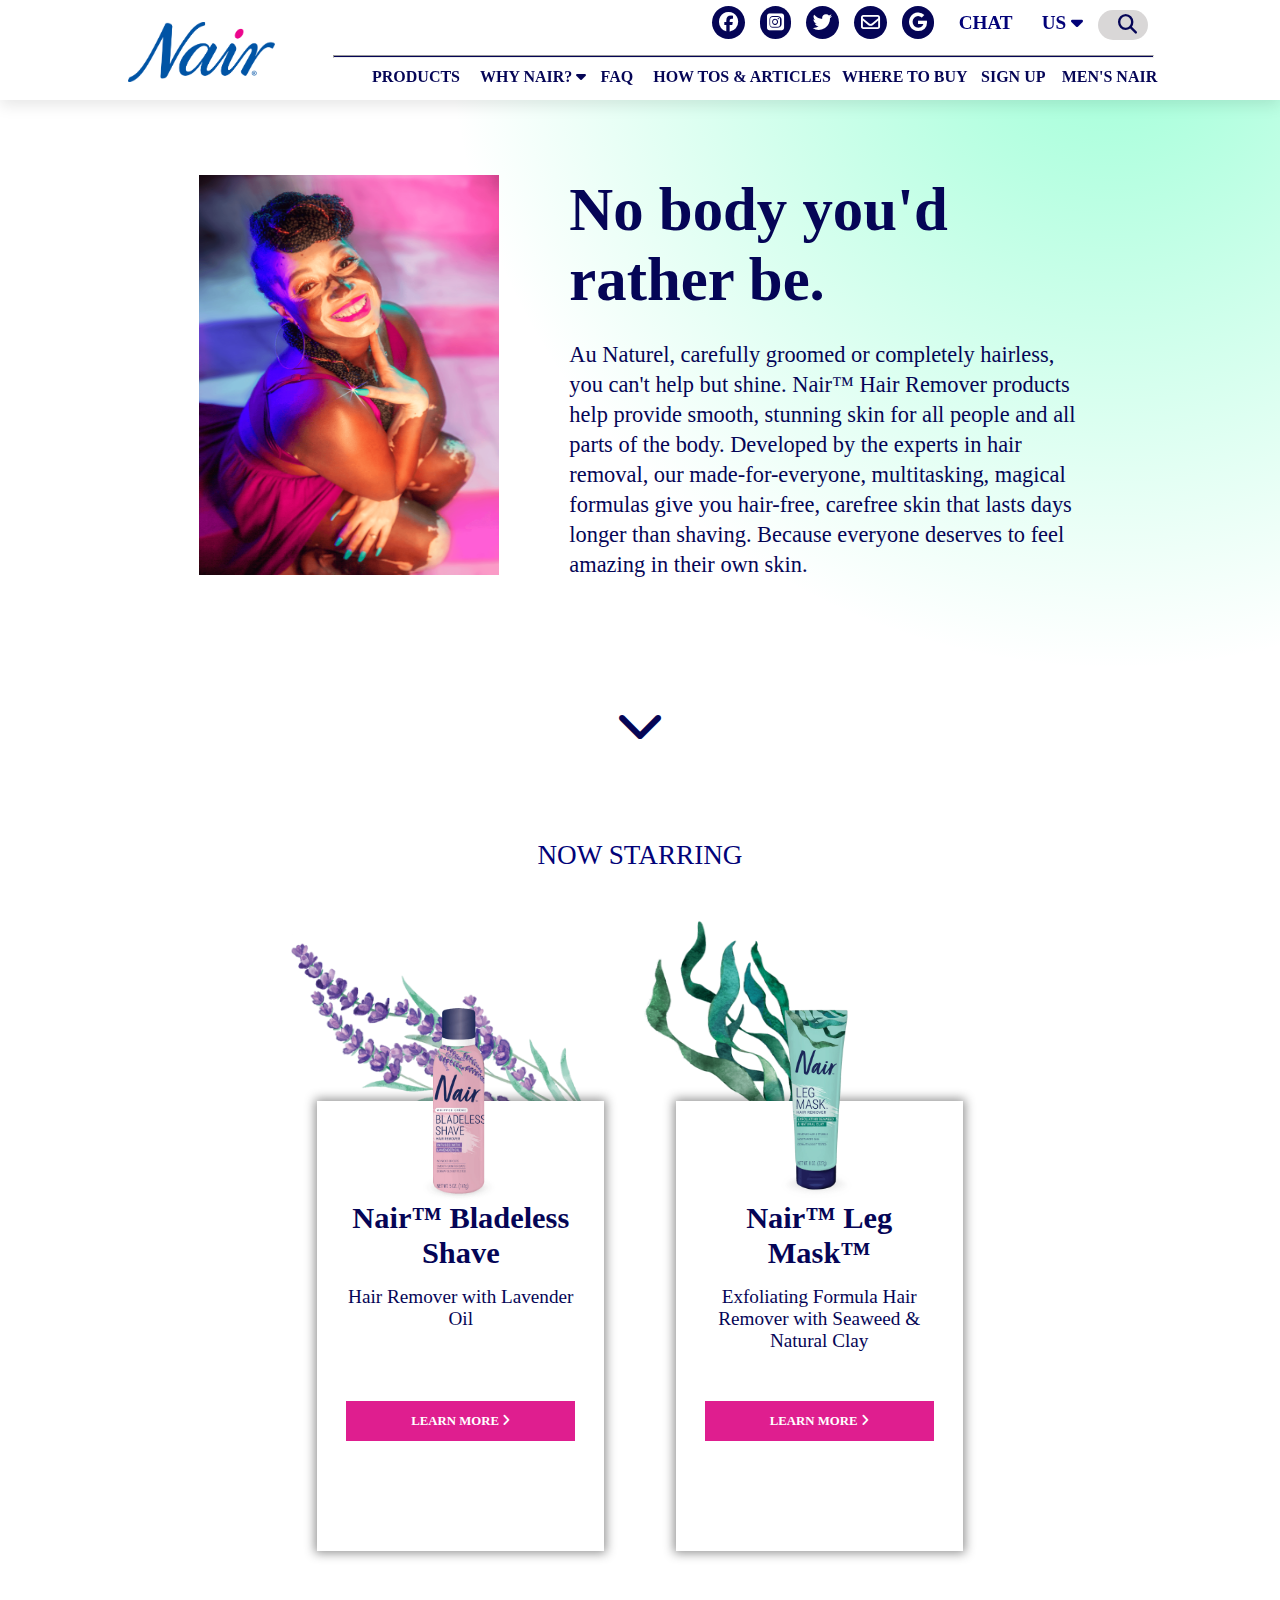
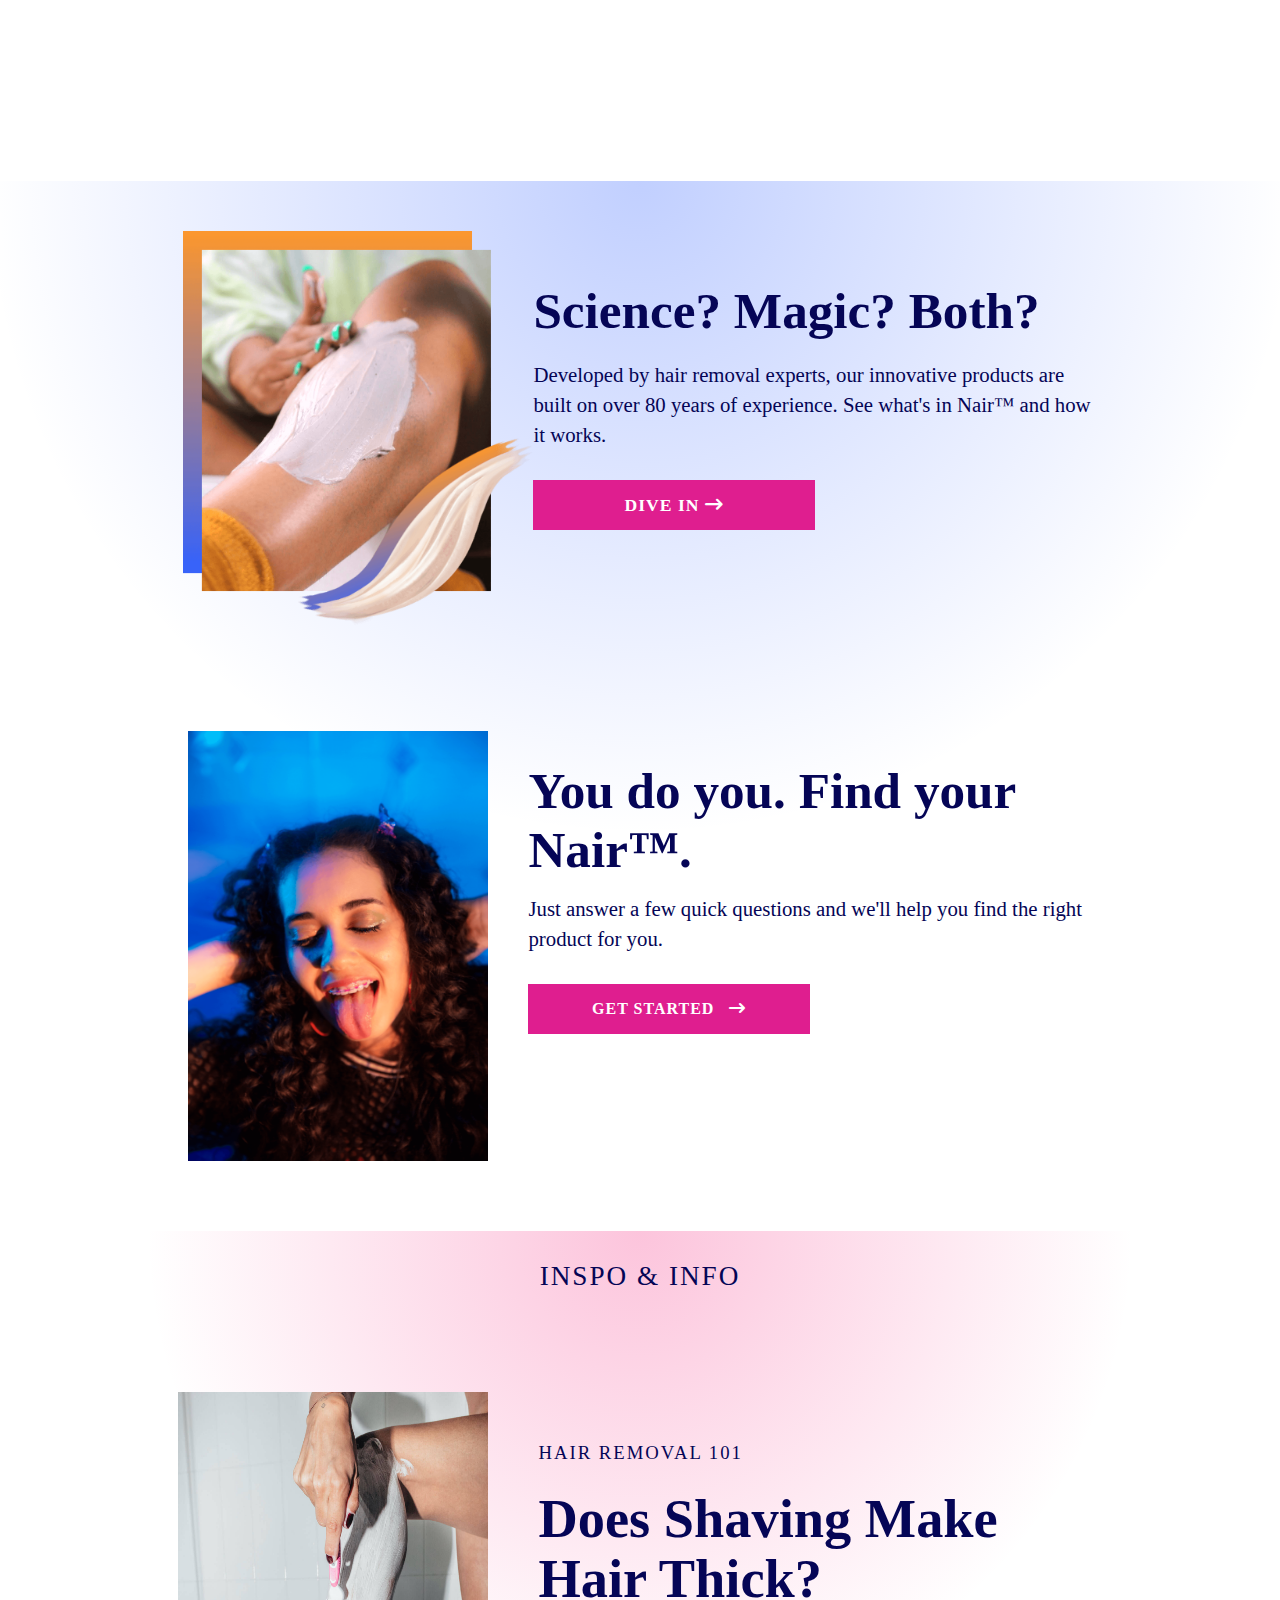
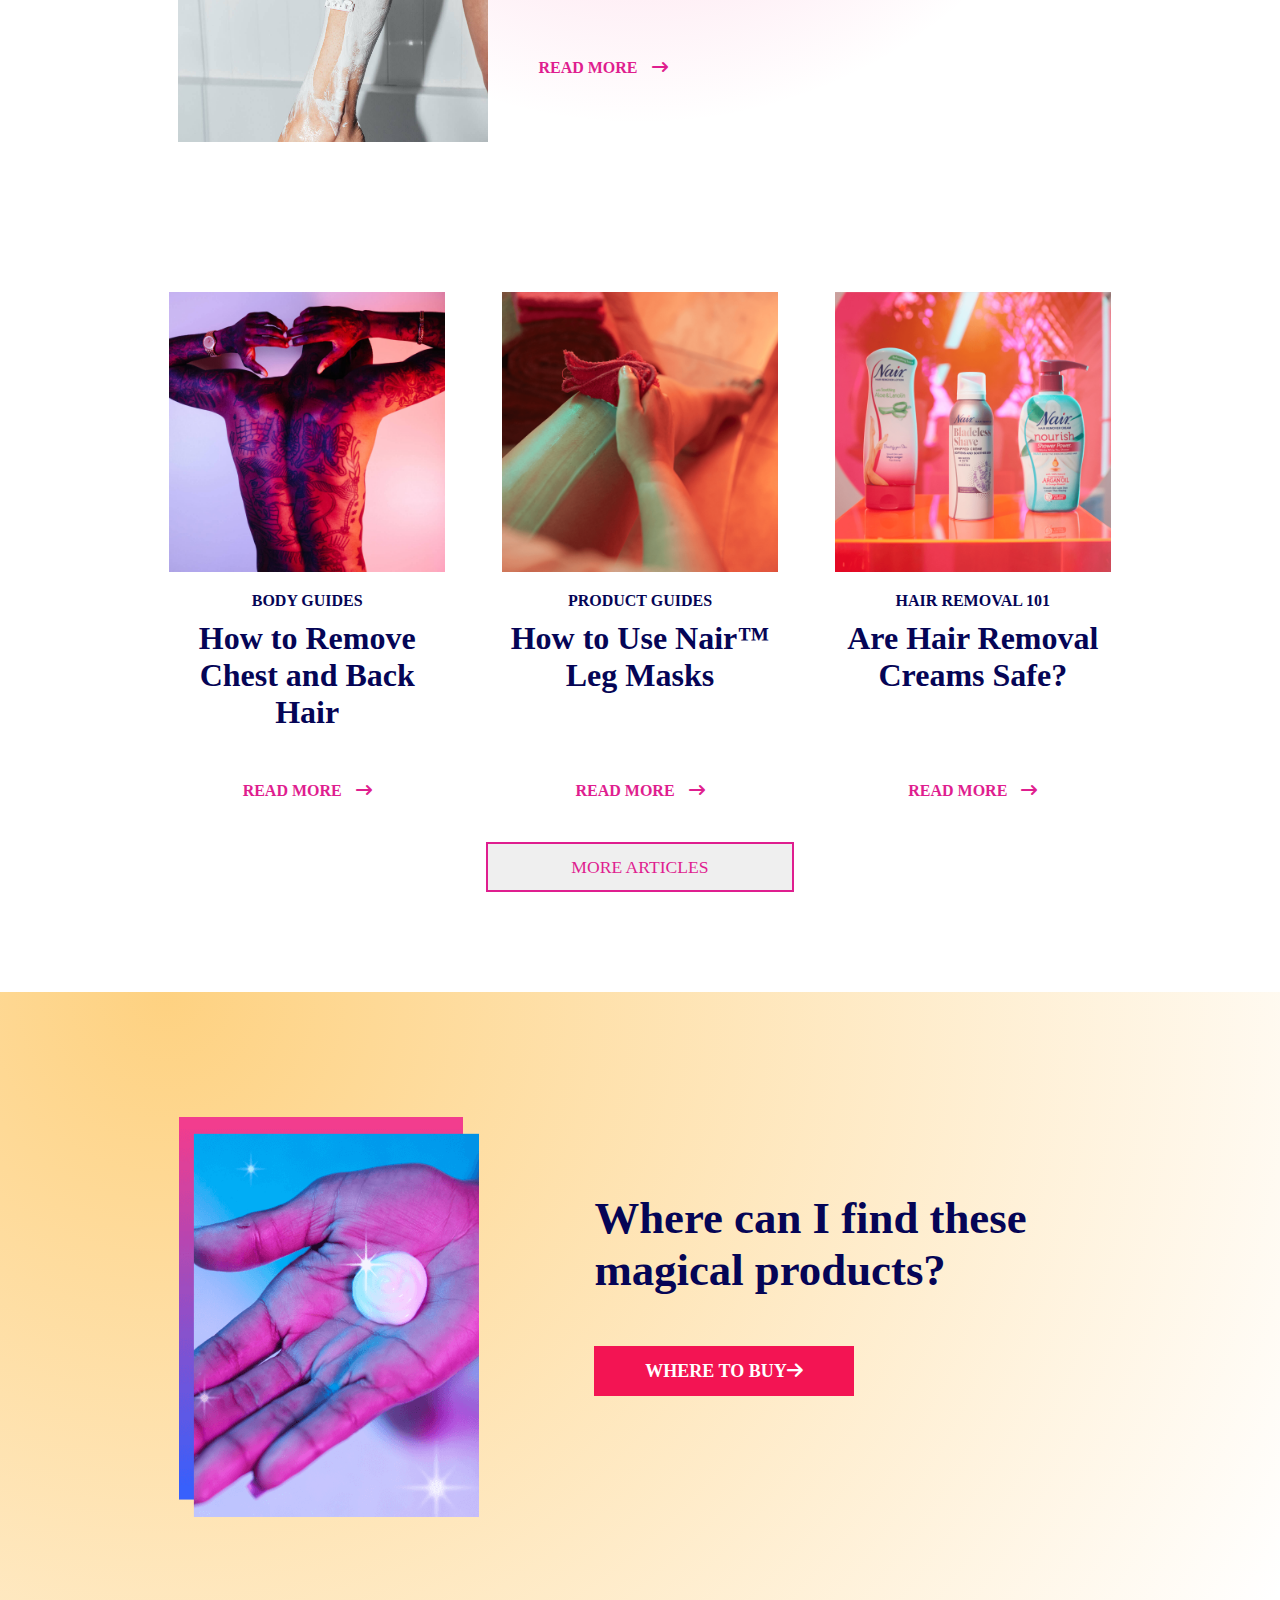
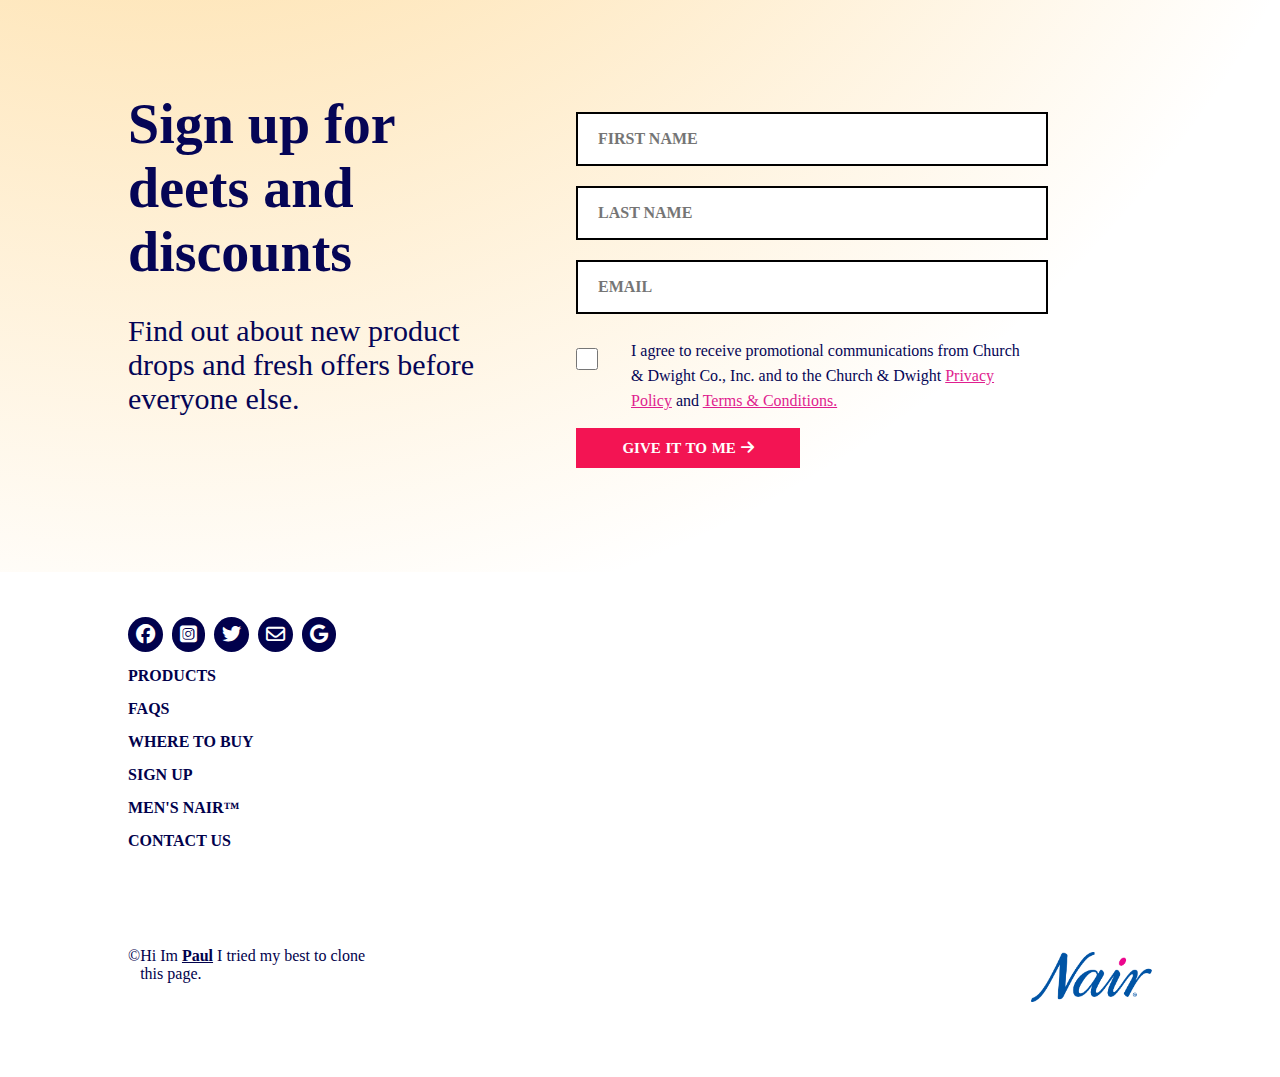
==== index.html @ 28a50297 "new added" ====
<!DOCTYPE html>
<html lang="en">
<head>
    <meta charset="UTF-8">
    <meta name="viewport" content="width=device-width, initial-scale=1.0">
    <link rel="stylesheet" href="https://cdnjs.cloudflare.com/ajax/libs/font-awesome/6.4.2/css/all.min.css">
    <title>Nair Clone</title>
    <link rel="stylesheet" href="style.css">
    <link rel="stylesheet" href="responsive.css">
    <script src="https://code.jquery.com/jquery-3.7.0.js"
    integrity="sha256-JlqSTELeR4TLqP0OG9dxM7yDPqX1ox/HfgiSLBj8+kM=" crossorigin="anonymous"></script>
</head>
<body>
    <header>
        <div class="nav-wrapper">
        <div class="nav-container">
            <a href="index.html"><div class="nav-logo-container">
                <img src="images/navlogo.png" alt="">
            </div></a>
            <div class="nav-content-container">
                <div class="nav-top-content">
                        <a target="_blank" href="https://www.facebook.com/NairHairRemover"><i class="fa-brands fa-facebook icns"></i></a>
                        <a target="_blank" href="https://www.instagram.com/naircare/"><i class="fa-brands fa-square-instagram icns"></i></a>
                        <a target="_blank" href="https://www.youtube.com/user/NairHairRemover"><i class="fa-brands fa-twitter icns"></i></a>
                        <a target="_blank" href="https://www.tiktok.com/@naircare?"><i class="fa-regular fa-envelope icns"></i></a>
                        <a target="_blank" href="https://www.pinterest.ph/nair/"><i class="fa-brands fa-google icns"></i></a>

                        <div class="chat-us-con">
                            <a target="_blank" href=""><span class="chat-us">CHAT</span></a>
                            <a href=""><span class="chat-us us">US
                                <i class="fa-solid fa-caret-down"></i>
                                    <div class="chat-us-dropdown">
                                        <p>CANADA</p>
                                    </div></span></a>
                        </div>
                        
                        <input class="nav-search-bar" type="text" placeholder="Search Here">
                        <i class="fa-solid fa-magnifying-glass search-logo-open"></i>
                        <i class="fa-solid fa-magnifying-glass search-logo-close"></i>
                </div>
                <hr class="nav-hr">
                <div class="nav-bottom-content">
                    <ul>
                        <a href="products.html"><li>PRODUCTS</li></a>
                        
                        <div class="whynair-btn">
                        <a><li class="whynair">WHY NAIR? 
                            <i class="fa-solid fa-caret-down trigger-on"></i> 
                        </li></a>
                        <div class="whynair-dropdown-container">
                            <div class="whynair-menu">
                                <div class="whynair-menu-content">
                                    <a href=""><p>HOW NAIR™ WORKS</p></a>
                                    <a href=""><p>HERITAGE</p></a>
                                    <a href=""><p>FIND MY NAIR™</p></a>
                                </div>
                            </div>
                        </div>
                        </div>
                        <a><li class="whynair-close">WHY NAIR? <i class="fa-solid fa-caret-up trigger-off"></i>
                        </li></a>
                        <a href="faqs.html"><li>FAQ</li></a>
                        <a href="howtos.html"><li>HOW TOS & ARTICLES</li></a>
                        <a href="wheretobuy.html"><li>WHERE TO BUY</li></a>
                        <a href="signup.html"><li>SIGN UP</li></a>
                        <a href="mensnair.html"><li>MEN'S NAIR</li></a>
                    </ul>
                </div>
            </div>
        </div>
        <div class="responsive-nav-container">
            <a href="index.html"><div class="resp-navlogo-con">
                <img src="images/navlogo.png" alt="">
            </div></a>
            <div class="resp-navsb-con">
                <input class="resp-searchbar" type="text" placeholder="search here">
                <i class="fa-solid fa-magnifying-glass resp-search-logo"></i>
            </div>
            <div class="resp-navus-con">
                <p class="resp-navus">us <i class="fa-solid fa-caret-down"></i></p>
            </div>
            <div class="resp-navmenu-btn-con">
                <i class="fa-solid fa-bars nav-open"></i>
                <i class="fa-solid fa-xmark nav-close"></i>
            </div>
        </div>
        <div class="resp-nav-menu">
            <ul>
                <a href="products.html"><li>PRODUCTS</li></a>
                <a><li class="resp-whynair">WHY NAIR™?
                    <i class="fa-solid fa-caret-down resp-trigger-on"></i>   
                </li></a>
                <a><li class="resp-whynair-close">WHY NAIR™?
                    <i class="fa-solid fa-caret-up resp-trigger-off"></i>
                </li></a>
                <div class="resp-whynair-menu">
                    <ul>
                        <li>HOW NAIR™ WORKS</li>
                        <li>HERITAGE</li>
                        <li>FIND MY NAIR™</li>
                    </ul>
                </div>
                <a href="faqs.html"><li>FAQS</li></a>
                <a href="howtos.html"><li>HOW TOS & ARTICLES</li></a>
                <a href="wheretobuy.html"><li>WHERE TO BUY</li></a>
                <a href="signup.html"><li>SIGN UP</li></a>
                <a href="mensnair.html"><li>MEN'S NAIR™</li></a>
            </ul>
            <P>CHAT</P>
            <div class="resp-nav-accounts">
                <a target="_blank" href="https://www.facebook.com/NairHairRemover"><i class="fa-brands fa-facebook"></i></a>
                <a target="_blank" href="https://www.instagram.com/naircare/"><i class="fa-brands fa-square-instagram"></i></a>
                <a target="_blank" href="https://www.youtube.com/user/NairHairRemover"><i class="fa-brands fa-twitter"></i></a>
                <a target="_blank" href="https://www.tiktok.com/@naircare?"><i class="fa-regular fa-envelope"></i></a>
                <a target="_blank" href="https://www.pinterest.ph/nair/"><i class="fa-brands fa-google"></i></a>
            </div>
        </div>
    </div>
    </header>
    <div class="top-wrapper">
        <div class="top-container">
            <div class="top-imgcon">
                <img src="images/hero@2x.png" alt="">
            </div>
            <div class="top-deetscon">
                <h1>No body you'd rather be.</h1>
                <p>Au Naturel, carefully groomed or completely hairless, you can't help but shine. Nair™ Hair Remover products help provide smooth, stunning skin for all people and all parts of the body. Developed by the experts in hair removal, our made-for-everyone, multitasking, magical formulas give you hair-free, carefree skin that lasts days longer than shaving. Because everyone deserves to feel amazing in their own skin.</p>
            </div>
        </div>
        <div class="arrow-container">
            <i class="fa-solid fa-chevron-down"></i>
        </div>
    </div>
    
    <div class="featprod-wrapper">
        <div class="featured-title">
            <p>NOW STARRING</p>
        </div>
        <div class="featprod-container">
            <div class="featprod-content-lav">
                <div class="leaves-con">
                    <img src="images/lavender@2x.png" alt="">
                </div>
                <div class="box-lav">
                    <div class="bottle-imgcon">
                        <img src="images/bladeless-shave-lavender-oil.png" alt="">
                    </div>
                    <div class="bottle-deetscon">
                        <h2>Nair™ Bladeless Shave</h2>
                        <p>Hair Remover with Lavender Oil</p>
                    </div>
                    <div class="ftlm-con">
                        <button>LEARN MORE <i class="fa-solid fa-angle-right"></i></button>
                    </div>
                </div>
            </div>
            <div class="featprod-content-aloe">
                    <div class="leaves-con aloe-leaves">
                        <img src="images/illus-mask-seaweed@2x.png" alt="">
                    </div>
                <div class="box-aloe">
                    <div class="bottle-imgcon aloe-bottle">
                        <img src="images/leg-mask-seaweed.png" alt="" >
                    </div>
                    <div class="bottle-deetscon">
                        <h2>Nair™ Leg Mask™</h2>
                        <p>Exfoliating Formula Hair Remover with Seaweed & Natural Clay</p>
                    </div>
                    <div class="ftlm-con">
                        <button>LEARN MORE <i class="fa-solid fa-angle-right"></i></button>
                    </div>
                </div>
            </div>
        </div>
        <div class="feat-prevnext-con">
            <i class="fa-solid fa-chevron-left prev"></i>
            <p class="p1">1/2</p>
            <p class="p2">2/2</p>
            <i class="fa-solid fa-chevron-right next"></i>
        </div>
    </div>
    <div class="mid-wrapper">
        <div class="mid-container">
            <div class="mid-imgcon">
                <img src="images/module-how-nair-works-img@2x.png" alt="">
            </div>
            <div class="mid-deetscon">
                <h1>Science? Magic? Both?</h1>
                <p>Developed by hair removal experts, our innovative products are built on over 80 years of experience. See what's in Nair™ and how it works.</p>
                <div class="mid-btncon">
                    <button>DIVE IN <i class="fa-solid fa-arrow-right-long"></i></button>
                </div>
            </div>
        </div>
        <div class="findprod-container">
            <div class="fp-imgcon">
                <img src="images/module-product-finder-img@2x.png" alt="">
            </div>
            <div class="fp-deetscon">
                <h1>You do you. Find your Nair™.</h1>
                <p>Just answer a few quick questions and we'll help you find the right product for you.</p>
                <div class="fp-btncon">
                    <button> GET STARTED<i class="fa-solid fa-arrow-right-long"></i></button>
                </div>
            </div>
        </div>
    </div>
    <div class="inspo-wrapper">
        <div class="inspo-title">
            <h2>INSPO & INFO</h2>
        </div>
        <div class="inspo-container">
            <div class="inspo-imgcon">
                <img src="images/does-shaving-make-hair-thick.jpeg" alt="">
            </div>
            <div class="inspo-deetscon">
                <h3>HAIR REMOVAL 101</h3>
                <h1>Does Shaving Make Hair Thick?</h1>
                <p>READ MORE <i class="fa-solid fa-arrow-right-long"></i></p>
            </div>
        </div>
    </div>
    <div class="articles-wrapper">
        <div class="articles-container">
            <div class="articles-content">
                <div class="arti-imgcon">
                    <img src="images/how-to-remove-chest-and-back-hair.jpeg" alt="">
                </div>
                <div class="arti-deetscon">
                    <h3>BODY GUIDES</h3>
                    <h1>How to Remove Chest and Back Hair</h1>
                </div>
                <p>READ MORE <i class="fa-solid fa-arrow-right-long"></i></p>
            </div>
            <div class="articles-content">
                <div class="arti-imgcon">
                    <img src="images/how-to-remove-leg-hair.png" alt="">
                </div>
                <div class="arti-deetscon">
                    <h3>PRODUCT GUIDES</h3>
                    <h1>How to Use Nair™ Leg Masks</h1>
                </div>
                <p>READ MORE <i class="fa-solid fa-arrow-right-long"></i></p>
            </div>
            <div class="articles-content">
                <div class="arti-imgcon">
                    <img src="images/are-hair-removal-creams-safe.png" alt="">
                </div>
                <div class="arti-deetscon">
                    <h3>HAIR REMOVAL 101</h3>
                    <h1>Are Hair Removal Creams Safe?</h1>
                </div>
                <p>READ MORE <i class="fa-solid fa-arrow-right-long"></i></p>
            </div>
        </div>
        <div class="articles-btncon">
            <button>MORE ARTICLES</button>
        </div>
    </div>
    <div class="slider-article-wrapper">
        <div class="slider-article-container">
            <div class="slider-imgcon">
                <img src="images/how-to-remove-chest-and-back-hair.jpeg" alt="" class="slider-img1">
                <img src="images/how-to-remove-leg-hair.png" alt="" class="slider-img2">
                <img src="images/are-hair-removal-creams-safe.png" alt="" class="slider-img3">
            </div>
            <div class="slider-prevnext-con">
                <i class="fa-solid fa-chevron-left slider-prev1"></i>
                <i class="fa-solid fa-chevron-left slider-prev2"></i>
                <p class="sp1">1/3</p>
                <p class="sp2">2/3</p>
                <p class="sp3">3/3</p>
                <i class="fa-solid fa-chevron-right slider-next1"></i>
                <i class="fa-solid fa-chevron-right slider-next2"></i>
            </div>
            <div class="slider-deetscon">
                <div class="slider-deets1">
                    <h3>BODY GUIDES</h3>
                    <h1>How to Remove Chest and Back Hair</h1>
                </div>
                <div class="slider-deets2">
                    <h3>PRODUCT GUIDES</h3>
                    <h1>How to Use Nair™ Leg Masks</h1>
                </div>
                <div class="slider-deets3">
                    <h3>HAIR REMOVAL 101</h3>
                    <h1>Are Hair Removal Creams Safe?</h1>
                </div>
            </div>
        </div>
        <div class="slider-lmcon">
            <p>READ MORE <i class="fa-solid fa-arrow-right-long"></i></p>
        </div>
    </div>
    <div class="subcon5-wrapper">
    <div class="bot-subcon5">
        <div class="subcon5-content">
            <div class="subcon5-imgcon">
                <img src="images/module-wtb-img.png" alt="">
            </div>
            <div class="subcon5-details">
                <h1>Where can I find these magical products?</h1>
                <button>WHERE TO BUY<i class="fa-solid fa-arrow-right subcon-arrow"></i></button>
            </div>
        </div>
    </div>
    
    <div class="subcon5-signup-con">
        <div class="signup-details">
            <h1>Sign up for deets and discounts</h1>
            <p>Find out about new product drops and fresh offers before everyone else.</p>
        </div>
        <div class="subcon5-fillup-con">
            <input type="text" class="input-details" placeholder="FIRST NAME">
            <input type="text" class="input-details" placeholder="LAST NAME">
            <input type="text" class="input-details" placeholder="EMAIL">
                <div class="terms-condition-con">
                <input type="checkbox" class="check-box">
                <p class="terms-condition">I agree to receive promotional communications     from Church & Dwight Co., Inc. and to the Church & Dwight <a href="">Privacy Policy</a> and <a href="">Terms & Conditions.</a></p>
                <button class="subcon5-fillup-btn">GIVE IT TO ME <i class="fa-solid fa-arrow-right subcon-arrow"></i></button>
                </div>
        </div>
    </div>
</div>
<div class="footer">
    <div class="footer-container">
        <div class="footer-left-con">
            <div class="footer-accounts">
                <a href=""><i class="fa-brands fa-facebook"></i></a>
                <a href=""><i class="fa-brands fa-square-instagram"></i></a>
                <a href=""><i class="fa-brands fa-twitter"></i></a>
                <a href=""><i class="fa-regular fa-envelope"></i></a>
                <a href=""><i class="fa-brands fa-google"></i></a>
            </div>
            <div class="footer-menu">
                <ul>
                    <a href=""><li>PRODUCTS</li></a>
                    <a href=""><li>FAQS</li></a>
                    <a href=""><li>WHERE TO BUY</li></a>
                    <a href=""><li>SIGN UP</li></a>
                    <a href=""><li>MEN'S NAIR™</li></a>
                    <a href=""><li>CONTACT US</li></a>
                </ul>
            </div>
            <div class="copy-write-con">
                <p>©</p>
                <p>Hi Im <a href="">Paul</a> I tried my best to clone this page.</p>
            </div>
        </div>
            <div class="footer-right-logo">
                <a href=""><img src="images/navlogo.png" alt=""></a>
            </div>
        </div>
        <div class="footer-last"></div>
</div>
    <script src="nair.js"></script>
</body>
</html>
---- style.css ----
@font-face {
    font-family: RobotoCondensedBold;
    src: local(robotomono), url(../fonts/RobotoCondensed-Bold.ttf) format("woff2"); 
}
*{
    margin: 0;
    padding: 0;
    font-family: roboto;
}
.nav-wrapper{
    width: 100%;
    height: 100px;
    background: white;
    position: fixed;
    z-index: 1;
    box-shadow: rgba(0, 0, 0, 0.1) 0px 5px 15px;
}
.nav-container{
    width: 80%;
    height: 100px;
    margin-left: 10%;
    top: 0px;
    justify-content: space-between;
    display: grid;
    grid-template-columns: 18% 80%;
    grid-auto-rows: 100px;
    grid-row-gap: 20px;
}
.nav-logo-container{
    height: 75px;
    margin-top: 12px;
}
.nav-logo-container img{
    width: 80%;
    height: 80%;
    margin-top: 10px;
}
/** WHYNAIR DROP DOWN ---**/
.whynair{
    cursor: pointer;
}
.whynair-dropdown-container{
    display: none;
    position: absolute;
    width: 100%;
    height: 50px;
    top: 100px;
    left: 0;
    background: whitesmoke;
    box-shadow: rgba(0, 0, 0, 0.1) 0px 5px 15px;
}
.whynair-menu{
    width: 800px;
    height: 40px;
    margin-top: 5px;
    margin-right: 135px;
    float: right;
}
.whynair-menu-content{
    display: flex;
    width: 50%;
    justify-content: space-between;
}
.whynair-menu-content p{
    font-weight: 700;
    font-size: 0.8rem;
    margin-top: 10px;
    color: rgb(5, 5, 86);
}
.whynair-close{
    color: rgb(223, 30, 143);
    cursor: pointer;
    display: none;
}
.trigger-on{
    color: rgb(5, 5, 86);
    display: inline;
}
.trigger-off{
    color: rgb(223, 30, 143);
    margin-top: 5px;
    margin-left: 5px;
}
/** RESPONSIVE NAV-MENU---**/
.resp-nav-menu{
    display: none;
}
.resp-whynair-menu{
    width: 50%;
    margin-top: 30px;
    margin-left: 20px;
    display: none;
}
.resp-nav-menu .resp-whynair-menu ul li{
    border: none;
    margin-top: -25px;
    color: white;
}
.resp-whynair-close{
    display: none;
}
/** NAV-TOP-CONTENT-------------------------------------------------------------**/
.nav-top-content{
    width: auto;
    height: 40px;
    display: flex;
    margin-top: 5px;
    float: right;
}
.nav-top-content a{
    font-size: 1.7rem;
    text-decoration: none;
    color: rgb(2, 2, 120);
}
.icns{
    padding: 7px;
    background: rgb(5, 5, 86);
    border-radius: 25px;
    color: white;
    font-size: 1.2rem;
    margin-left: 15px;
}
.chat-us{
    margin-left: 25px;
    font-size: 1.2rem;
    font-weight: 600;
    width: 200px;
    cursor: pointer;
}
.chat-us-dropdown{
    position: relative;
    width: 80px;
    height: 40px;
    top: 0px;
    left: 75px;
    background: rgb(5, 5, 86);
    opacity: 0;
    transition: 0.3s ease-in-out;
}
.chat-us-dropdown p{
    text-align: center;
    padding-top: 8px;
    color: white;
    font-size: 17px;
}
.nav-top-content .chat-us-con a .us:hover{
    .chat-us-dropdown{
        opacity: 1;
    }
}
.nav-search-bar{
    position: relative;
    width: 0px;
    height: 20px;
    border-radius: 15px;
    padding: 5px;
    border: none;
    outline: none;
    left: 15px;
    top: 5px;
    background: rgb(217, 215, 215);
    padding-right: 35px;
    padding-left: 15px;
    transition: 0.5s;
}
.search-logo-open{
    position: relative;
    font-size: 1.2rem;
    top: 10px;
    right: 15px;
    cursor: pointer;
    color: rgb(5, 5, 86);
}
.search-logo-close{
    position: relative;
    font-size: 1.2rem;
    top: 10px;
    right: 15px;
    cursor: pointer;
    color: rgb(5, 5, 86);
    display: none;
}
.nav-hr{
    width: 100%;
    height: 1px;
    margin-top: 55px;
    background-color: rgb(5, 5, 86);
}

/** nav-bottom-content ------------------------------------------------ **/
.nav-bottom-content{
    width: 800px;
    height: 40px;
    display: flex;
    margin-top: 5px;
    float: right;
}
.nav-bottom-content ul{
    display: flex;
    list-style: none;
    text-align: left;
}
.nav-bottom-content ul li{
    font-size: 1rem;
    font-weight: 700;
    margin-left: 20px;
    margin-top: 5px;
    width: 130%;
}
.nav-bottom-content a{
    text-decoration: none;
    color: rgb(5, 5, 86);
}
/* responsive / mobile navbar ------------*/
.responsive-nav-container{
    width: 100%;
    height: auto;
    display: none;
}
.resp-navlogo-con{
    width: 150px;
    height: 100px;
}
.resp-navlogo-con img{
    width: 65%;
    height: 45%;
    margin-top: 15%;
    margin-left: 20%;
}
.resp-navsb-con{
    width: 60%;
    height: 100px;
    display: flex;
    color: rgb(5, 5, 86);
}
.resp-searchbar{
    width: 80%;
    height: 50px;
    font-size: 1rem;
    margin-top: 25px;
    margin-left: 10px;
    border: none;
    outline: none;
    padding-left: 20px;
    padding-right: 40px;
    border-radius: 25px;
    background-color: whitesmoke;
}
.resp-search-logo{
    position: relative;
    font-size: 1.3rem;
    margin-top: 40px;
    margin-left: -40px;
}
.resp-navus-con{
    width: 80px;
    height: 100px;
    color: rgb(5, 5, 86);
}
.resp-navus{
    font-size: 1.2rem;
    font-weight: 600;
    margin-top: 35px;
    text-align: center;
}
.resp-navmenu-btn-con{
    width: 50px;
    height: 100px;
}
.nav-open{
    font-size: 2rem;
    margin-top: 30px;
    margin-right: 10px;
    color: rgb(5, 5, 86);
}
.nav-close{
    font-size: 2rem;
    margin-top: 30px;
    margin-right: 10px;
    color: rgb(243, 20, 83);
    visibility: hidden;
}
/* top wrapper X container ------------*/
.top-wrapper{
    width: 100%;
    height: auto;
    padding-top: 150px;
    background: radial-gradient(circle at 87% 0, rgba(61, 255, 175, 0.5), rgba(61, 255, 175, 0) 50%);
}
.top-container{
    width: 80%;
    height: 500px;
    margin: 0 auto;
    display: flex;
    justify-content: space-evenly;
}
.top-imgcon{
    width: 300px;
    height: 400px;
    margin-top: 25px;
}
.top-imgcon img{
    width: 100%;
    height: 100%;
}
.top-deetscon{
    width: 50%;
    height: 450px;
    margin-top: 25px;
}
.top-deetscon h1{
    font-size: 3.8rem;
    font-weight: 900;
    color: rgb(5, 5, 86);
}
.top-deetscon p{
    font-size: 1.4rem;
    font-weight: 400;
    margin-top: 25px;
    line-height: 30px;
    color: rgb(5, 5, 86);
}
.arrow-container{
    width: 100%;
    height: 40px;
    margin-top: 50px;
    text-align: center;
}
.arrow-container i{
    font-size: 3rem;
    font-weight: 900;
    color: rgb(5, 5, 86);
}
/* featured products wrapper X container ------------------*/
.featprod-wrapper{
    width: 100%;
    height: auto;
    margin-top: 100px;
}
.featured-title{
    width: 80%;
    margin: 0 auto;
    text-align: center;
    font-size: 1.7rem;
    font-weight: 400;
    color: rgb(2, 2, 120);
}
.featprod-container{
    width: 80%;
    height: auto;
    margin:  50px auto;
    display: grid;
    justify-content: center;
    grid-template-columns: repeat(2, 35%);
}
.box-lav{
    width: 80%;
    height: 450px;
    margin: 180px auto;
    background: white;
    box-shadow: 0px 0px 10px 2px rgba(0, 0, 0, 0.44);
}
.box-aloe{
    width: 80%;
    height: 450px;
    margin: 180px auto;
    background: white;
    box-shadow: 0px 0px 10px 2px rgba(0, 0, 0, 0.44);
}
.leaves-con{
    width: 350px;
    height: 300px;
    position: absolute;
    z-index: -1;
}
.leaves-con img{
    width: 100%;
    height: 100%;
}
.bottle-imgcon{
    width: 22%;
    height: 200px;
    margin-top: -100px;
    position: absolute;
}
.bottle-imgcon img{
    width: 80%;
    height: 100%;
    margin-left: 10%;
}
.bottle-deetscon{
    width: 80%;
    height: 200px;
    position: relative;
    top: 100px;
    margin-left: 10%;
    text-align: center;
    color: rgb(5, 5, 86);
}
.bottle-deetscon h2{
    font-size: 1.9rem;
    font-weight: 600;
}
.bottle-deetscon p{
    font-size: 1.2rem;
    margin-top: 15px;
}
.ftlm-con{
    width: 80%;
    height: 40px;
    position: relative;
    top: 100px;
    margin-left: 10%;
}
.ftlm-con button{
    width: 100%;
    height: 100%;
    font-size: 0.8rem;
    font-weight: 600;
    border: none;
    color: white;
    background-color: rgb(223, 30, 143);
}
.feat-prevnext-con{
    position: absolute;
    width: 10%;
    height: 50px;
    font-size: 1.7rem;
    font-weight: 600;
    margin-top: -210px;
    color: rgb(5, 5, 86);
    justify-content: space-evenly;
    display: none;
}

.p2{
    display: none;
}
.mid-wrapper{
    width: 100%;
    height: auto;
    background: radial-gradient(circle at 50% 0, rgba(50, 97, 255, 0.3), rgba(50, 97, 255, 0) 55%);
}
.mid-container{
    width: 80%;
    height: 500px;
    margin-left: 10%;
    display: flex;
    justify-content: center;
}
.mid-imgcon{
    width: 350px;
    height: 400px;
    margin-top: 50px;
}
.mid-imgcon img{
    width: 100%;
    height: 100%;
}
.mid-deetscon{
    width: 55%;
    height: 300px;
    margin-top: 100px;
    color: rgb(5, 5, 86);
}
.mid-deetscon h1{
    font-size: 3.2rem;
    font-size: 900;
}
.mid-deetscon p{
    font-size: 1.3rem;
    line-height: 30px;
    margin-top: 20px;
}
.mid-btncon{
    width: 50%;
    height: 50px;
    margin-top: 30px;
    transition: 0.3s ease-in-out;
}
.mid-btncon button{
    width: 100%;
    height: 100%;
    font-size: 1.1rem;
    font-weight: 600;
    letter-spacing: 1px;
    border: none;
    color: white;
    background: rgb(223, 30, 143);
}
.mid-btncon:hover{
    transform: translateY(-10%);
    box-shadow: rgba(41, 2, 194, 0.5) 0px 5px 15px;
}
.findprod-container{
    width: 80%;
    height: 500px;
    margin-left: 10%;
    display: flex;
    gap: 40px;
    justify-content: center;
}
.fp-imgcon{
    width: 300px;
    height: 430px;
    margin-top: 50px;
}
.fp-imgcon img{
    width: 100%;
    height: 100%;
}
.fp-deetscon{
    width: 55%;
    height: 350px;
    margin-top: 80px;
    color: rgb(5, 5, 86);
}
.fp-deetscon h1{
    font-size: 3.2rem;
    font-weight: 900;
}
.fp-deetscon p{
    font-size: 1.3rem;
    line-height: 30px;
    margin-top: 15px;
}
.fp-btncon{
    width: 50%;
    height: 50px;
    margin-top: 30px;
    transition: 0.3s ease-in-out;
}
.fp-btncon button{
    width: 100%;
    height: 100%;
    font-size: 1rem;
    font-weight: 600;
    letter-spacing: 1px;
    border: none;
    color: white;
    background: rgb(223, 30, 143);
}
.fp-btncon i{
    margin-left: 15px;
}
.fp-btncon:hover{
    transform: translateY(-10%);
    box-shadow: rgba(41, 2, 194, 0.5) 0px 5px 15px;
}
/* INSPO & INFO ------------------------------------------*/
.inspo-wrapper{
    width: 100%;
    height: auto;
    margin-top: 50px;
    background: radial-gradient(circle at 50% 0, rgba(246, 60, 139, 0.3), rgba(246, 60, 139, 0) 58%);
}
.inspo-title{
    width: 80%;
    height: auto;
    margin-left: 10%;
    padding-top: 30px;
    letter-spacing: 2px;
    text-align: center;
    color: rgb(5, 5, 86);
}
.inspo-title h2{
    font-size: 1.7rem;
    font-weight: 400;
}
.inspo-container{
    width: 80%;
    height: 500px;
    margin-left: 10%;
    display: flex;
    justify-content: center;
    gap: 50px;
}
.inspo-imgcon{
    width: 310px;
    height: 350px;
    margin-top: 100px;
}
.inspo-imgcon img{
    width: 100%;
    height: 100%;
}
.inspo-deetscon{
    width: 55%;
    height: 250px;
    margin-top: 150px;
    color: rgb(5, 5, 86);
}
.inspo-deetscon h3{
    font-weight: 400;
    letter-spacing: 2px;
}
.inspo-deetscon h1{
    font-size: 3.4rem;
    font-weight: 600;
    line-height: 60px;
    margin-top: 25px;
}
.inspo-deetscon p{
    font-size: 1rem;
    font-weight: 600;
    margin-top: 50px;
    color: rgb(223, 30, 143);
}
.inspo-deetscon i{
    margin-left: 10px;
}
/* articles wrapper X container --------------------*/
.articles-wrapper{
    width: 100%;
    height: auto;
    margin-top: 100px;
}
.articles-container{
    width: 80%;
    height: 500px;
    margin-left: 10%;
    display: grid;
    justify-content: space-evenly;
    grid-template-columns:  repeat(3, 30%);
}
.arti-imgcon{
    width: 90%;
    height: 280px;
    margin-left: 5%;
}
.arti-imgcon img{
    width: 100%;
    height: 100%;
}
.arti-deetscon{
    width: 100%;
    height: 170px;
    text-align: center;
    margin-top: 20px;
    color: rgb(5, 5, 86);
}
.arti-deetscon h3{
    font-size: 1rem;
    font-weight: 600;
}
.arti-deetscon h1{
    width: 90%;
    margin-left: 5%;
    margin-top: 10px;
}
.articles-content p{
    text-align: center;
    font-size: 1rem;
    font-weight: 600;
    margin-top: 20px;
    color: rgb(223, 30, 143);
}
.articles-content i{
    margin-left: 10px;
}
.articles-btncon{
    width: 80%;
    height: 50px;
    margin: 50px auto;
    text-align: center;
}
.articles-btncon button{
    width: 30%;
    height: 100%;
    font-size: 1.1rem;
    font-weight: 400;
    color: rgb(223, 30, 143);
    border: 2px solid rgb(223, 30, 143);
    transition: 0.3s ease-in-out;
}
.articles-btncon button:hover{
    transform: translateY(-10%);
    color: white;
    background: rgb(223, 30, 143);

}
.slider-article-wrapper{
    width: 100%;
    height: auto;
    display: none;
}
.slider-article-container{
    position: relative;
    width: 80%;
    height: 500px;
    display: inline-block;
    margin-left: 10%;
    overflow-x: hidden;
    justify-content: space-evenly;
}
.slider-imgcon{
    width: 100%;
    height: 200px;
    display: flex;
    justify-content: space-evenly;
}
.slider-imgcon img{
    position: absolute;
    width: 400px;
    height: 350px;
    transition: 0.3s ease-in-out;
}
.slider-img2{
    transform: translateX(150%);
    transition: 0.3s ease-in-out;
}
.slider-img3{
    transform: translateX(150%);
    transition: 0.3s ease-in-out;
}
.slider-prevnext-con{
    width: 100%;
    height: 30px;
    display: flex;
    margin-top: 160px;
    justify-content: center;
    gap: 20px;
    font-size: 1.2rem;
    font-weight: 600;
    color: rgb(5, 5, 86);
}
.slider-prev1{
    opacity: 0.5;
}
.slider-next2{
    display: none;
}
.slider-prev2{
    display: none;
}
.sp2{
    display: none;
}
.sp3{
    display: none;
}
.slider-deetscon{
    position: relative;
    width: 100%;
    height: auto;
    text-align: center;
    margin-top: 20px;
    color: rgb(5, 5, 86);
}
.slider-deets1{
    width: 100%;
    height: auto;
}
.slider-deets2{
    width: 100%;
    height: auto;
    display: none;
}
.slider-deets3{
    width: 100%;
    height: auto;
    display: none;
}
.slider-deetscon h1{
    margin-top: 15px;
}
.slider-deetscon i{
    margin-left: 10px;
}
.slider-lmcon{
    width: 80%;
    height: 30px;
    font-size: 1rem;
    font-weight: 600;
    text-align: center;
    margin-left: 10%;
    color: rgb(223, 30, 143);
}
/* subcon5 --------------------*/
.subcon5-wrapper{
    width: 100%;
    height: auto;
    background-image: radial-gradient(circle at 13% 0, rgba(253, 179, 45, 0.6), rgba(238, 253, 55, 0) 78%);
}
.bot-subcon5{
    width: 100%;
    height: auto;
    margin-top: 100px;
}
.subcon5-content{
    width: 90%;
    height: 580px;
    margin-top: 25px;
    margin-left: 5%;
    display: flex;
}
.subcon5-imgcon{
    width: 300px;
    height: 400px;
    margin-left: 10%;
    margin-top: 125px;
}
.subcon5-imgcon img{
    width: 100%;
    height: 100%;
}
.subcon5-details{
    width: 45%;
    height: 300px;
    margin-top: 200px;
    margin-left: 10%;
}
.subcon5-details h1{
    font-weight: 900;
    font-size: 2.8rem;
    color: rgb(5, 5, 86);
}
.subcon5-details button{
    font-size: 18px;
    font-weight: 600;
    border: none;
    width: 50%;
    height: 50px;
    color: white;
    background-color: rgb(243, 20, 83);
    margin-top: 50px;
    cursor: pointer;
    transition: 0.3s ease-in-out;
}
.subcon5-details button:hover{
    transform: translateY(-10%);
    box-shadow: rgba(41, 2, 194, 0.5) 0px 5px 15px;
}
.subcon5-signup-con{
    width: 100%;
    height: 600px;
    display: flex;
}
.signup-details{
    width: 30%;
    height: 480px;
    margin-left: 10%;
    margin-top: 120px;
}
.signup-details h1{
    font-size: 3.5rem;
    font-weight: 900;
    color: rgb(5, 5, 86);
}
.signup-details p{
    width: 105%;
    font-size: 30px;
    font-weight: 400;
    margin-top: 30px;
    color: rgb(5, 5, 86);
}
.subcon5-fillup-con{
    width: 50%;
    height: 350px;
    margin-top: 120px;
    margin-left: 5%;
}
.input-details{
    display: inline-block;
    width: 70%;
    height: 50px;
    margin-top: 20px;
    outline: none;
    border: 2px solid black;
}
.input-details{
    font-size: 1rem;
    font-weight: 600;
    padding-left: 20px;
}
.terms-condition-con{
    width: 70%;
    height: 120px;
}
.check-box{
    position:relative;
    width: 22px;
    height: 30px;
    top: 30px;
    accent-color: rgb(5, 5, 161);
}
.terms-condition{
    font-size: 1rem;
    color: rgb(5, 5, 86);
    font-weight: 500;
    margin-left: 55px;
    margin-top: -10px;
    line-height: 25px;

}
.subcon5-fillup-con p a{
    color: rgb(223, 30, 143);
}
.subcon5-fillup-btn{
    width: 50%;
    height: 40px;
    font-weight: 600;
    font-size: 15px;
    word-spacing: 1px;
    margin-top: 15px;
    border: none;
    color: white;
    background-color: rgb(243, 20, 83);
    transition: 0.3s ease-in-out;
    cursor: pointer;
}
.subcon5-fillup-btn:hover{
    transform: translateY(-10%);
    box-shadow: rgba(41, 2, 194, 0.5) 0px 5px 15px;
}


/** FOOTER SA WAKAS LAST PART!!!!! :D  ---------------------------------------------------------------------**/
.footer{
    position: absolute;
    width: 100%;
    height: 500px;
    margin-top: 5px;
}
.footer-container{
    width: 80%;
    height: 450px;
    margin-top: 25px;
    margin-left: 10%;
    display: flex;
}
.footer-left-con{
    display: inline-block;
    width: 50%;
    height: 450px;
}
.footer-accounts{
    width: 100%;
    height: 50px;
    text-align: left;
    margin-top: 15px;
}
.footer-accounts i{
    font-size: 1.2rem;
    padding: 8px;
    margin-right: 5px;
    border-radius: 25px;
    background-color: rgb(1, 1, 76);
    color: white;
}
.footer-menu{
    width: 50%;
    height: 250px;
    font-family: system-ui, -apple-system, BlinkMacSystemFont, 'Segoe UI', Roboto, Oxygen, Ubuntu, Cantarell, 'Open Sans', 'Helvetica Neue', sans-serif;
    color: rgb(1, 1, 76);
    margin-bottom: 30px;
}
.footer-menu ul{
    list-style-type: none;
}
.footer-menu ul li{
    padding-bottom: 15px;
    font-weight: 600;
}
.footer-menu a{
    text-decoration: none;
    color:  rgb(1, 1, 76);
}
.copy-write-con{
    width: 50%;
    height: 70px;
    display: flex;
}
.copy-write-con p{
    font-size: 1rem;
    font-weight: 400;
    color: rgb(1, 1, 76);
}
.copy-write-con a{
    font-weight: 600;
    color: rgb(1, 1, 76);
}
.footer-right-logo{
    width: 12%;
    height: 50px;
    position: relative;
    margin-top: 350px;
    margin-left: 400px;
    transition: 0.3s ease-in-out;
}
.footer-right-logo img{
    width: 100%;
    height: 100%;
}

.footer-right-logo:hover{
    transform: translateY(-10%);
}
---- responsive.css ----
@media screen and (max-width: 1200px) {
    
    .nav-logo-container{
        height: 65px;
        margin-top: 15px;
    }
    .nav-bottom-content ul li{
        font-size: 0.7rem;
        font-weight: 700;
        margin-left: 20px;
        margin-top: 5px;
        width: 100%;
    }
    .nav-bottom-content ul{
        display: flex;
        list-style: none;
        text-align: left;
        margin-left: 180px;
    }
    .chat-us{
        font-size: 1rem;
    }
    .whynair-menu-content{
        margin-left: 220px;
    }
    .resp-nav-menu{
        display: none;
    }
    .top-deetscon{
        width: 50%;
        height: 450px;
        margin-top: 25px;
    }
    .top-deetscon h1{
        font-size: 3.5rem;
        font-weight: 900;
        color: rgb(5, 5, 86);
    }
    .top-deetscon p{
        font-size: 1.2rem;
        font-weight: 400;
        margin-top: 25px;
        line-height: 30px;
        color: rgb(5, 5, 86);
    }
    .leaves-con{
        width: 300px;
        height: 300px;
        position: absolute;
        z-index: -1;
    }
    .leaves-con img{
        width: 100%;
        height: 100%;
    }
    .mid-deetscon h1{
        font-size: 3.2rem;
        font-size: 900;
    }
    .mid-deetscon p{
        font-size: 1.2rem;
        line-height: 30px;
        margin-top: 20px;
    }
    .fp-deetscon h1{
        font-size: 3.2rem;
        font-size: 900;
    }
    .fp-deetscon p{
        font-size: 1.2rem;
        line-height: 30px;
        margin-top: 20px;
    }
    .inspo-title{
        font-size: 1.1rem;
    }
    .inspo-deetscon h1{
        font-size: 3.2rem;
        font-size: 900;
    }
    .inspo-deetscon h3{
        font-size: 1.3rem;
        line-height: 30px;
        margin-top: 20px;
    }
    .articles-container{
        width: 80%;
        height: 500px;
        margin-left: 10%;
        display: grid;
        justify-content: space-evenly;
        grid-template-columns:  repeat(3, 25%);
    }
    .arti-imgcon{
        width: 100%;
        height: 250px;
        margin-left: 0%;
    }
    .arti-deetscon h1{
        font-size: 1.8rem;
        width: 100%;
        margin-left: 0%;
    }
    .articles-btncon{
        width: 80%;
        height: 40px;
        margin: 50px auto;
        text-align: center;
    }
    .footer-right-logo{
        width: 18%;
        height: 70px;
        position: relative;
        margin-top: 350px;
        margin-left:280px;
        transition: 0.3s ease-in-out;
    }
    .footer-right-logo img{
        width: 100%;
        height: 100%;
    }
}
@media screen and (max-width: 1000px) {
    .nav-logo-container{
        height: 55px;
        margin-top: 15px;
    }
    .nav-bottom-content ul li{
        font-size: 0.5rem;
        font-weight: 700;
        margin-left: 20px;
        margin-top: 5px;
        width: 100%;
    }
    .nav-bottom-content ul{
        display: flex;
        list-style: none;
        text-align: left;
        margin-left: 320px;
    }
    .chat-us{
        font-size: 0.8rem;
    }
    .icns{
        font-size: 0.8rem;
        padding: 5px;
        height: 12px;
    }
    .whynair-menu-content{
        margin-left: 350px;
    }
    .resp-nav-menu{
        display: none;
    }
    .top-container{
        width: 80%;
        height: 500px;
        margin: 0 auto;
        display: flex;
        justify-content: space-between;
    }
    .top-imgcon{
        width: 300px;
        height: 450px;
        margin-top: 25px;
    }
    .top-deetscon{
        width: 50%;
        height: 450px;
        margin-top: 25px;
    }
    .top-deetscon h1{
        font-size: 3rem;
        font-weight: 900;
        color: rgb(5, 5, 86);
    }
    .top-deetscon p{
        font-size: 1rem;
        font-weight: 400;
        margin-top: 25px;
        line-height: 30px;
    }
    .leaves-con{
        width: 250px;
        height: 230px;
        margin-top: 30px;
        position: absolute;
        z-index: -1;
    }
    .leaves-con img{
        width: 100%;
        height: 100%;
    }
    .bottle-imgcon img{
        width: 80%;
        height: 80%;
        margin-left: 10%;
    }
    .bottle-deetscon{
        width: 80%;
        height: 200px;
        position: relative;
        top: 80px;
        margin-left: 10%;
        text-align: center;
        color: rgb(5, 5, 86);
    }
    .bottle-deetscon h2{
        font-size: 1.5rem;
        font-weight: 600;
    }
    .bottle-deetscon p{
        font-size: 1rem;
        margin-top: 15px;
    }
    .mid-deetscon h1{
        font-size: 2.5rem;
        font-size: 900;
    }
    .mid-deetscon p{
        font-size: 1rem;
        line-height: 30px;
        margin-top: 20px;
    }
    .fp-deetscon h1{
        font-size: 2.5rem;
        font-size: 900;
    }
    .fp-deetscon p{
        font-size: 1rem;
        line-height: 30px;
        margin-top: 20px;
    }
    .inspo-deetscon h1{
        font-size: 2.5rem;
        line-height: 50px;
        font-size: 900;
    }
    .inspo-deetscon h3{
        font-size: 1rem;
        line-height: 30px;
        margin-top: 20px;
    }
    .inspo-deetscon p{
        font-size: 0.9rem;
    }
    .articles-container{
        width: 80%;
        height: 500px;
        margin-left: 10%;
        display: grid;
        justify-content: space-evenly;
        grid-template-columns:  repeat(3, 30%);
    }
    .arti-imgcon{
        width: 80%;
        height: 200px;
        margin-left: 10%;
    }
    .arti-deetscon{
        width: 100%;
        height: 130px;
    }
    .arti-deetscon h3{
        font-size: 0.8rem;
        font-weight: 600;
    }
    .arti-deetscon h1{
        font-size: 1.5rem;
        width: 90%;
        margin-left: 5%;
    }
    .articles-btncon{
        width: 80%;
        height: 40px;
        margin: 0px auto;
        text-align: center;
    }
    .articles-btncon button{
        width: 25%;
        height: 100%;
        font-size: 1rem;
        font-weight: 400;
    }
    .subcon5-imgcon{
        width: 250px;
        height: 350px;
        margin-left: 10%;
        margin-top: 125px;
    }
    .subcon5-details h1{
        font-weight: 900;
        font-size: 2.2rem;
        color: rgb(5, 5, 86);
    }
    .subcon5-details button{
        font-size: 0.8rem;
        font-weight: 600;
        border: none;
        width: 50%;
        height: 40px;
    }
    .signup-details h1{
        font-size: 2.3rem;
        font-weight: 900;
        color: rgb(5, 5, 86);
    }
    .signup-details p{
        width: 100%;
        font-size: 1.5rem;
        font-weight: 400;
        margin-top: 20px;
        color: rgb(5, 5, 86);
    }
}
@media screen and (max-width: 850px) {
    .leaves-con{
        width: 230px;
        height: 230px;
        margin-top: 30px;
        position: absolute;
        z-index: -1;
    }
    .leaves-con img{
        width: 100%;
        height: 100%;
    }
    .bottle-imgcon img{
        width: 80%;
        height: 80%;
        margin-left: 10%;
    }
    .chat-us{
        margin-left: 25px;
        font-size: 0.7rem;
        font-weight: 600;
        width: 200px;
        cursor: pointer;
    }
}
@media screen and (max-width: 767px) {
    .nav-container{
        display: none;
    }
    .resp-nav-menu{
        width: 100vw;
        height: 100vh;
        margin-top: 0px;
        background: rgba(51, 117, 239, 0.8);
        transform: translateX(-150%);
        transition: 0.5s ease-in-out;
        display: block;
    }
    .resp-nav-menu ul{
        list-style: none;
    }
    .resp-nav-menu ul li{
        font-size: 1.5rem;
        font-weight: 600;
        padding-top: 20px;
        padding-bottom: 20px;
        padding-left: 10px;
        border: 1px solid rgb(255, 255, 255);
    }
    .resp-nav-menu ul a{
        text-decoration: none;
        color: white;
    }
    .resp-nav-menu p{
        margin-top: 70px;
        margin-left: 10px;
        font-size: 1.2rem;
        font-weight: 600;
        color: white;
    }
    .resp-nav-accounts{
        width: 300px;
        height: 50px;
        font-size: 30px;
        margin-top: 20px;
        margin-left: 10px;
    }
    .resp-nav-accounts a{
        text-decoration: none;
        color: white;
    }
    .resp-nav-accounts i{
        padding: 8px;
        border-radius: 22px;
        color: white;
        background-color: rgb(5, 5, 86);
    }
    .responsive-nav-container{
        display: flex;
    }
    .top-container{
        width: 80%;
        height: auto;
        margin-left: 10%;
        display: inline-block;
        justify-content: space-evenly;
    }
    .top-imgcon{
        width: 80%;
        height: 700px;
        margin-top: 25px;
        margin-left: 10%;
    }
    .top-deetscon{
        width: 80%;
        height: 450px;
        margin-top: 25px;
        margin-left: 10%;
    }
    .top-deetscon h1{
        font-size: 3.8rem;
        font-weight: 900;
        color: rgb(5, 5, 86);
    }
    .top-deetscon p{
        font-size: 1.5rem;
        font-weight: 400;
        margin-top: 25px;
        line-height: 35px;
        color: rgb(5, 5, 86);
    }
    .arrow-container i{
        font-size: 2rem;
        font-weight: 900;
        color: rgb(5, 5, 86);
    }
    .featured-title{
        font-size: 1.5rem;
        font-weight: 400;
    }
    .featprod-container{
        position: relative;
        width: 80%;
        height: auto;
        display: flex;
        overflow-x: hidden;
    }
    .featprod-content-lav{
        width: 100%;
        margin-top: 50px;
        height: auto;
        transition: 0.5s ease-in-out;
    }
    .featprod-content-aloe{
        position: absolute;
        width: 100%;
        margin-top: 50px;
        transform: translateX(150%);
        transition: 0.5s ease-in-out;
    }
    .leaves-con{
        width: 60%;
        height: 400px;
        margin-top: -50px;
        margin-left: 20px;
        position: absolute;
        z-index: -1;
    }
    .bottle-imgcon{
        width: 65%;
        height: 330px;
        margin: -180px 2.2% auto;
        position: absolute;
    }
    .bottle-imgcon img{
        width: 100%;
        height: 100%;
        margin-left: 0%;
    }
    .aloe-leaves{
        margin-left: 120px;
    }
    .aloe-bottle{
        margin-left: 2.2%;
    }
    .bottle-deetscon{
        width: 80%;
        height: 200px;
        position: relative;
        top: 150px;
        margin-left: 10%;
        text-align: center;
        color: rgb(5, 5, 86);
    }
    .bottle-deetscon h2{
        font-size: 2.2rem;
        font-weight: 600;
    }
    .bottle-deetscon p{
        font-size: 1.5rem;
        margin-top: 15px;
    }
    .ftlm-con{
        width: 80%;
        height: 50px;
        position: relative;
        top: 130px;
        margin-left: 10%;
    }
    .ftlm-con button{
        width: 100%;
        height: 100%;
        font-size: 1rem;
        font-weight: 600;
        border: none;
        color: white;
        letter-spacing: 1px;
        background-color: rgb(223, 30, 143);
    }
    .box-lav{
        width: 70%;
        height: 500px;
        margin: 180px auto;
        background: white;
        box-shadow: 0px 0px 10px 2px rgba(0, 0, 0, 0.44);
    }
    .box-aloe{
        width: 70%;
        height: 500px;
        margin: 180px auto;
        background: white;
        box-shadow: 0px 0px 10px 2px rgba(0, 0, 0, 0.44);
    }
    .feat-prevnext-con{
        position: absolute;
        width: 50%;
        height: 50px;
        display: flex;
        font-size: 1.5rem;
        font-weight: 600;
        margin-top: -210px;
        margin-left: 25%;
        justify-content: space-evenly;
        display: flex;
    }
    .prev{
        opacity: 0.5;
    }
    .mid-container{
        width: 80%;
        height: 500px;
        margin-left: 10%;
        display: inline-block;
        justify-content: center;
    }
    .mid-imgcon{
        width: 80%;
        height: 600px;
        margin-top: 50px;
        margin-left: 10%;
    }
    .mid-deetscon{
        width: 80%;
        height: 300px;
        margin-top: 30px;
        margin-left: 10%;
        color: rgb(5, 5, 86);
    }
    .mid-deetscon h1{
        font-size: 3.5rem;
        font-size: 900;
        line-height: 53px;
    }
    .mid-deetscon p{
        font-size: 1.5rem;
        line-height: 35px;
        margin-top: 20px;
    }
    .mid-btncon{
        width: 100%;
        height: 50px;
        margin-top: 30px;
        transition: 0.3s ease-in-out;
    }
    .mid-btncon button{
        font-size: 1.3rem;
    }
    .findprod-container{
        width: 80%;
        height: auto;
        margin-left: 10%;
        margin-top: 50px;
        display: inline-block;
        justify-content: center;
    }
    .fp-imgcon{
        width: 80%;
        height: 600px;
        margin-top: 50px;
        margin-left: 10%;
    }
    .fp-deetscon{
        width: 80%;
        height: 350px;
        margin-top: 30px;
        margin-left: 10%;
    }
    .fp-deetscon h1{
        font-size: 3.5rem;
        font-size: 900;
        line-height: 57px;
    }
    .fp-deetscon p{
        font-size: 1.5rem;
        line-height: 40px;
        margin-top: 30px;
    }
    .fp-btncon{
        width: 100%;
        height: 55px;
        font-size: 1.5rem;
        margin-top: 35px;
        transition: 0.3s ease-in-out;
    }
    .inspo-container{
        width: 80%;
        height: auto;
        margin-left: 10%;
        display: inline-block;
        justify-content: center;
        gap: 0px;
    }
    .inspo-imgcon{
        width: 80%;
        height: 500px;
        margin-top:100px;
        margin-left: 10%;
    }
    .inspo-deetscon{
        width: 80%;
        height: 250px;
        margin-top: 30px;
        margin-left: 10%;
        text-align: center;
    }
    .inspo-deetscon h1{
        font-size: 1.8rem;
        font-weight: 600;
        margin-top: 5px;
    }
    .inspo-deetscon p{
        font-size: 1.1rem;
        font-weight: 600;
        margin-top: 20px;
    }
    .articles-wrapper{
        display: none;
    }
    .slider-article-wrapper{
        display: block;
    }
    /* subcon5 --------------------*/
    .subcon5-content{
        width: 80%;
        height: auto;
        margin-top: 25px;
        margin-left: 10%;
        display: inline-block;
    }
    .subcon5-imgcon{
        width: 80%;
        height: 500px;
        margin-left: 10%;
        margin-top: 0px;
    }
    .subcon5-details{
        width: 80%;
        height: auto;
        margin-top: 30px;
        margin-left: 10%;
    }
    .subcon5-details h1{
        font-weight: 700;
        font-size: 2.3rem;
        color: rgb(5, 5, 86);
    }
    .subcon5-details button{
        font-size: 1.2rem;
        font-weight: 600;
        border: none;
        width: 100%;
        height: 50px;
        color: white;
        background-color: rgb(243, 20, 83);
        margin-top: 50px;
        cursor: pointer;
        transition: 0.3s ease-in-out;
    }
    /** sign up container -----------------**/
    .subcon5-signup-con{
        width: 80%;
        height: auto;
        margin-top: 50px;
        margin-left: 10%;
        display: inline-block;
    }
    .signup-details{
        width: 90%;
        height: auto;
        margin-left: 5%;
        margin-top: 50px;
        color: rgb(5, 5, 86);
    }
    .signup-details h1{
        font-size: 2.5rem;
        font-weight: 900;
    }
    .signup-details p{
        width: 100%;
        font-size: 1.2rem;
    }
    .subcon5-fillup-con{
        width: 90%;
        height: 350px;
        margin-top: 0px;
        margin-left: 5%;
    }
    .input-details{
        display: inline-block;
        width: 95%;
        height: 50px;
        margin-top: 20px;
        outline: none;
        border: 2px solid black;
    }
    .input-details{
        font-size: 1rem;
        font-weight: 600;
        padding-left: 20px;
    }
    .terms-condition-con{
        width: 90%;
        height: 120px;
        margin-left: 10px;
    }
    .check-box{
        position:relative;
        width: 22px;
        height: 30px;
        top: 30px;
        accent-color: rgb(20, 20, 186);
    }
    
    .subcon5-fillup-con p a{
        color: rgb(223, 30, 143);
    }
    .subcon5-fillup-btn{
        width: 100%;
    }
    .subcon5-fillup-btn:hover{
        transform: translateY(-10%);
        box-shadow: rgba(41, 2, 194, 0.5) 0px 5px 15px;
    }
    .footer{
        position: absolute;
        width: 100%;
        height: auto;
        margin-top: 50px;
    }
    .footer-container{
        width: 90%;
        height: 450px;
        margin-left: 5%;
        display: flex;
    }
    .footer-left-con{
        width: 70%;
    }
    .footer-accounts{
        width: 100%;
        text-align: left;
    }
    .footer-menu{
        margin-bottom: 30px;
        margin-left: 10%;
        margin-top: 20px;
    }
    .copy-write-con{
        width: 100%;
    }
    .footer-right-logo{
        width: 12%;
        height: 40px;
        margin-left: 80px;
    }
}
@media screen and (max-width: 580px){
    .resp-navlogo-con{
        width: 100px;
        height: 100px;
    }
    .resp-navlogo-con img{
        width: 65%;
        height: 30%;
        margin-left: 10%;
        margin-top: 30px;
    }
    .nav-open{
        font-size: 1.7rem;
        margin-top: 32px;
        margin-right: 10px;
        color: rgb(5, 5, 86);
    }
    .nav-close{
        font-size: 1.7rem;
        margin-top: 32px;
        margin-right: 10px;
        color: rgb(243, 20, 83);
        visibility: hidden;
    }
    .top-imgcon{
        width: 80%;
        height: 500px;
        margin: 25px auto;
    }
    .top-deetscon h1{
        font-size: 3rem;
        font-weight: 900;
        color: rgb(5, 5, 86);
    }
    .top-deetscon p{
        font-size: 1.2rem;
        font-weight: 400;
        margin-top: 25px;
        line-height: 30px;
        color: rgb(5, 5, 86);
    }
    .arrow-container i{
        font-size: 2rem;
    }
    .featured-title{
        font-size: 1.5rem;
    }
    .box-lav{
        width: 80%;
        height: 400px;
        margin: 180px auto;
        background: white;
        box-shadow: 0px 0px 10px 2px rgba(0, 0, 0, 0.44);
    }
    .box-aloe{
        width: 80%;
        height: 400px;
        margin: 180px auto;
        background: white;
        box-shadow: 0px 0px 10px 2px rgba(0, 0, 0, 0.44);
    }
    .leaves-con{
        width: 300px;
        height: 300px;
        margin-top: 10px;
        position: absolute;
        z-index: -1;
    }
    .aloe-leaves{
        margin-left: 55px;
    }
    .bottle-imgcon{
        width: 50%;
        height: 200px;
        margin-top: -100px;
        margin-left: 14%;
        position: absolute;
    }
    .bottle-deetscon{
        width: 80%;
        height: 200px;
        position: relative;
        top: 100px;
        margin-left: 10%;
        text-align: center;
    }
    .bottle-deetscon h2{
        font-size: 1.9rem;
        font-weight: 600;
    }
    .bottle-deetscon p{
        font-size: 1.2rem;
        margin-top: 15px;
    }
    .ftlm-con{
        width: 80%;
        height: 40px;
        position: relative;
        top: 80px;
        margin-left: 10%;
    }
    .mid-imgcon{
        width: 80%;
        height: 500px;
        margin-top: 50px;
        margin-left: 10%;
    }
    .mid-deetscon h1{
        font-size: 3rem;
        font-size: 900;
        line-height: 53px;
    }
    .mid-deetscon p{
        font-size: 1.2rem;
        line-height: 35px;
        margin-top: 20px;
    }
    .mid-btncon button{
        font-size: 1.1rem;
    }
    .fp-imgcon{
        width: 80%;
        height: 500px;
        margin-top: 50px;
        margin-left: 10%;
    }
    .fp-deetscon h1{
        font-size: 3rem;
        font-size: 900;
        line-height: 57px;
    }
    .fp-deetscon p{
        font-size: 1.2rem;
        line-height: 40px;
        margin-top: 20px;
    }
    .fp-btncon{
        width: 100%;
        height: 55px;
        font-size: 1.2rem;
        margin-top: 35px;
        transition: 0.3s ease-in-out;
    }
    .inspo-imgcon{
        width: 80%;
        height: 400px;
        margin-top: 50px;
        margin-left: 10%;
    }
    .subcon5-content{
        width: 80%;
        height: auto;
        margin-top: 40px;
        margin-left: 10%;
        display: inline-block;
    }
    .subcon5-imgcon{
        width: 80%;
        height: 400px;
        margin-left: 10%;
        margin-top: 0px;
    }
    .subcon5-details h1{
        font-size: 2rem;
    }
    .subcon5-details button{
        font-size: 1rem;
        font-weight: 600;
        width: 100%;
        height: 50px;
    }
    .signup-details h1{
        font-size: 2rem;
        font-weight: 900;
    }
    .signup-details p{
        width: 100%;
        font-size: 1rem;
    }
    .input-details{
        font-size: 0.9rem;
    }
    .subcon5-fillup-btn{
        font-size: 1rem;
        height: 50px;
    }
}
@media screen and (max-width: 450px) {
    .resp-navlogo-con img{
        width: 65%;
        height: 30%;
        margin-left: 20%;
        margin-top: 32px;
    }
    .nav-open{
        font-size: 1.5rem;
        margin-top: 35px;
    }
    .nav-close{
        font-size: 1.5rem;
        margin-top: 35px;
        visibility: hidden;
    }
    .resp-navsb-con{
        width: 65%;
        height: 100px;
        display: flex;
    }
    .resp-searchbar{
        width: 62%;
        height: 40px;
        margin-top: 30px;
    }
    .resp-search-logo{
        position: relative;
        font-size: 1.1rem;
        margin-top: 40px;
        margin-left: -30px;
    }
    .resp-navus{
        font-size: 1rem;
        text-align: left;
    }
    /* responsive hidden menu -------*/
    .resp-nav-menu ul li{
        font-size: 1.2rem;
    }
    .resp-nav-accounts{
        font-size: 1.5rem;
    }
    .resp-nav-accounts i{
        padding: 10px;
    }
    .top-imgcon{
        width: 80%;
        height: 400px;
        margin-top: 25px;
        margin-left: 10%;
    }
    .top-deetscon h1{
        font-size: 2.5rem;
    }
    .top-deetscon p{
        font-size: 1.1rem;
    }
    .arrow-container i{
        font-size: 1.5rem;
    }
    .box-lav{
        width: 80%;
        height: 370px;
        margin: 180px auto;
        background: white;
        box-shadow: 0px 0px 10px 2px rgba(0, 0, 0, 0.44);
    }
    .box-aloe{
        width: 80%;
        height: 370px;
        margin: 180px auto;
        background: white;
        box-shadow: 0px 0px 10px 2px rgba(0, 0, 0, 0.44);
    }
    .leaves-con{
        width: 270px;
        height: 250px;
        margin-top: 30px;
        position: absolute;
        z-index: -1;
    }
    .aloe-leaves{
        margin-left: 32px;
    }
    .bottle-imgcon{
        width: 50%;
        height: 180px;
        margin-top: -100px;
        margin-left: 15%;
        position: absolute;
    }
    .bottle-deetscon h2{
        font-size: 1.8rem;
        font-weight: 600;
    }
    .bottle-deetscon p{
        font-size: 1rem;
        margin-top: 15px;
    }
    .ftlm-con{
        font-size: 0.8rem;
        font-weight: 400;
    }
    .feat-prevnext-con{
        font-size: 1rem;
    }
    .mid-imgcon{
        width: 80%;
        height: 400px;
    }
    .mid-deetscon{
        margin-top: 0;
    }
    .mid-deetscon h1{
        font-size: 2.5rem;
    }
    .mid-deetscon p{
        font-size: 1.2rem;
        line-height: 30px;
    }
    .mid-btncon button{
        font-size: 1rem;
    }
    .fp-imgcon{
        width: 80%;
        height: 400px;
    }
    .fp-deetscon h1{
        font-size: 2.5rem;
        font-size: 900;
        line-height: 48px;
    }
    .fp-deetscon p{
        font-size: 1.2rem;
        line-height: 30px;
        margin-top: 20px;
    }
    .fp-btncon button{
        font-size: 1rem;
    }
    .inspo-title h2{
        font-size: 1.5rem;
    }
    .inspo-imgcon{
        width: 80%;
        height: 300px;
    }
    .inspo-deetscon h1{
        font-size: 1.7rem;
        line-height: 30px;
    }
    .inspo-deetscon p{
        font-size: 1rem;
    }
    .slider-imgcon{
        width: 80%;
        height: 150px;
        margin-left: 10%;
        display: flex;
        justify-content: space-evenly;
    }
    .slider-imgcon img{
        position: absolute;
        width: 270px;
        height: 300px;
        transition: 0.3s ease-in-out;
    }
    .slider-prevnext-con{
        width: 100%;
        height: 30px;
        display: flex;
        margin-top: 180px;
        font-size: 1rem;
    }
    .slider-deetscon{
        position: relative;
        width: 100%;
        height: auto;
        text-align: center;
        margin-top: 10px;
    }
    .slider-deetscon h3{
        font-size: 0.8rem;
    }
    .slider-deetscon h1{
        margin-top: 5px;
        font-size: 1.5rem;
        line-height: 25px;
    }
    .slider-lmcon{
        margin-top: -15px;
        font-size: 0.8rem;
    }
    .subcon5-imgcon{
        width: 80%;
        height: 400px;
        margin-left: 10%;
        margin-top: 0px;
    }
    .subcon5-details h1{
        font-weight: 700;
        font-size: 1.7rem;
    }
    .subcon5-details button{
        font-size: 1rem;
        font-weight: 600;
        border: none;
        width: 100%;
        height: 45px;
        margin-top: 20px;
    }
    .signup-details h1{
        font-size: 1.8rem;
        font-weight: 900;
    }
    .signup-details p{
        font-size: 1rem;
    }
    .subcon5-fillup-btn{
        font-size: 0.9rem;
        height: 50px;
    }
    .footer-right-logo{
        width: 13%;
        height: 30px;
        margin-left: 50px;
    }
}
@media screen and (max-width: 390px) {
    .resp-navlogo-con{
        width: 70px;
        height: 100px;
    }
    .nav-open{
        font-size: 1.3rem;
    }
    .nav-close{
        font-size: 1.3rem;
    }
    .resp-searchbar{
        width: 60%;
        height: 40px;
        font-size: 1rem;
        margin-top: 30px;
        margin-left: 10px;
        border: none;
        outline: none;
        padding-left: 20px;
        padding-right: 40px;
        border-radius: 25px;
        background-color: whitesmoke;
    }
    .resp-navus-con{
        width: 60px;
        height: 100px;
        color: rgb(5, 5, 86);
        border: 1;
    }
    .resp-navus{
        font-size: 1rem;
        font-weight: 600;
        margin-top: 35px;
        text-align: left;
    }
    .resp-nav-menu ul li{
        font-size: 1rem;
    }
    .resp-nav-menu p{
        margin-top: 30px;
        font-size: 1rem;
    }
    .resp-nav-accounts{
        font-size: 1rem;
        margin-top: 20px;
        margin-left: 10px;
    }
    .top-imgcon{
        width: 80%;
        height: 400px;
        margin: 25px auto;
    }
    .top-deetscon h1{
        font-size: 2.3rem;
        font-weight: 900;
    }
    .top-deetscon p{
        font-size: 1rem;
        font-weight: 400;
        margin-top: 25px;
        line-height: 25px;
    }
    .arrow-container i{
        font-size: 1.5rem;
    }
    .featured-title{
        font-size: 1.3rem;
    }
    .box-lav{
        width: 80%;
        height: 300px;
        margin: 180px auto;
        background: white;
        box-shadow: 0px 0px 10px 2px rgba(0, 0, 0, 0.44);
    }
    .box-aloe{
        width: 80%;
        height: 300px;
        margin: 180px auto;
        background: white;
        box-shadow: 0px 0px 10px 2px rgba(0, 0, 0, 0.44);
    }
    .leaves-con{
        width: 240px;
        height: 230px;
        margin-top: 30px;
        position: absolute;
        z-index: -1;
    }
    .bottle-imgcon{
        width: 55%;
        height: 170px;
        margin-top: -100px;
        margin-left: 13%;
        position: absolute;
    }
    .bottle-deetscon{
        width: 80%;
        height: 200px;
        position: relative;
        top: 70px;
        margin-left: 10%;
        text-align: center;
    }
    .bottle-deetscon h2{
        font-size: 1.5rem;
        font-weight: 600;
    }
    .ftlm-con{
        width: 80%;
        height: 40px;
        margin-left: 10%;
        position: relative;
        top: 30px;
    }
    .ftlm-con button{
        font-size: 0.8rem;
    }
    .mid-imgcon{
        width: 80%;
        height: 330px;
        margin-top: 50px;
        margin-left: 10%;
    }
    .mid-deetscon h1{
        font-size: 2.2rem;
        line-height: 40px;
    }
    .mid-deetscon p{
        font-size: 1.2rem;
        line-height: 28px;
    }
    .mid-btncon button{
        font-size: 0.9rem;
    }
}
@media screen and (max-width: 360px) {
    .resp-navlogo-con img{
        width: 80%;
        height: 28%;
        margin-top: 32px;
        float: right;
    }
    .nav-open{
        font-size: 1.2rem;
    }
    .nav-close{
        font-size: 1.2rem;
    }
    .resp-searchbar{
        width: 60%;
        height: 35px;
        font-size: 0.9rem;
        margin-top: 30px;
        margin-left: 10px;
        border: none;
        outline: none;
        padding-left: 20px;
        padding-right: 40px;
        border-radius: 25px;
        background-color: whitesmoke;
    }
    .resp-search-logo{
        font-size: 0.9rem;
    }
    .resp-navus{
        font-size: 0.9rem;
    }
    .top-imgcon{
        width: 80%;
        height: 350px;
        margin: 25px auto;
    }
    .top-deetscon h1{
        font-size: 2rem;
        font-weight: 900;
    }
    .top-deetscon p{
        font-size: 0.9rem;
        font-weight: 400;
        margin-top: 15px;
        line-height: 20px;
    }
    .top-deetscon{
        height: auto;
    }
    .arrow-container i{
        font-size: 1rem;
    }
    .featprod-wrapper{
        margin-top: 30px;
    }
    .featured-title{
        font-size: 1.2rem;
    }
    .box-lav{
        width: 80%;
        height: 280px;
        margin: 180px auto;
        background: white;
        box-shadow: 0px 0px 10px 2px rgba(0, 0, 0, 0.44);
    }
    .box-aloe{
        width: 80%;
        height: 280px;
        margin: 180px auto;
        background: white;
        box-shadow: 0px 0px 10px 2px rgba(0, 0, 0, 0.44);
    }
    .leaves-con{
        width: 220px;
        height: 210px;
        margin-top: 50px;
        position: absolute;
        z-index: -1;
    }
    .bottle-imgcon{
        width: 55%;
        height: 150px;
        margin-top: -100px;
        margin-left: 13%;
        position: absolute;
    }
    .bottle-deetscon h2{
        font-size: 1.3rem;
        font-weight: 600;
    }
    .ftlm-con{
        width: 80%;
        height: 40px;
        margin-left: 10%;
        position: relative;
        top: 10px;
    }
    .feat-prevnext-con{
        font-size: 0.9rem;
    }
    .mid-imgcon{
        width: 80%;
        height: 300px;
        margin-top: 50px;
        margin-left: 10%;
    }
    .mid-deetscon h1{
        font-size: 2rem;
        line-height: 30px;
    }
    .mid-deetscon p{
        font-size: 1.1rem;
        line-height: 28px;
    }
    .mid-btncon button{
        font-size: 0.9rem;
    }
    .fp-imgcon{
        width: 80%;
        height: 350px;
    }
    .fp-deetscon h1{
        font-size: 2.2rem;
        font-size: 900;
        line-height: 35px;
    }
    .fp-deetscon p{
        font-size: 1.1rem;
        line-height: 30px;
        margin-top: 20px;
    }
    .fp-btncon button{
        font-size: 0.9rem;
    }
    .inspo-title h2{
        font-size: 1.3rem;
    }
    .inspo-imgcon{
        width: 80%;
        height: 280px;
    }
    .inspo-deetscon h1{
        font-size: 1.7rem;
        line-height: 30px;
    }
    .inspo-deetscon p{
        font-size: 0.9rem;
    }
    .slider-imgcon{
        width: 70%;
        height: 150px;
        margin-left: 15%;
        display: flex;
        justify-content: space-evenly;
    }
    .slider-imgcon img{
        position: absolute;
        width: 270px;
        height: 280px;
        transition: 0.3s ease-in-out;
    }
    .slider-prevnext-con{
        width: 100%;
        height: 30px;
        display: flex;
        margin-top: 150px;
        font-size: 1rem;
    }
    .slider-lmcon{
        margin-top: -55px;
        font-size: 0.8rem;
    }
    .subcon5-imgcon{
        width: 80%;
        height: 300px;
        margin-left: 10%;
        margin-top: 0px;
    }
    .subcon5-details h1{
        font-weight: 700;
        font-size: 1.5rem;
        margin-top: 0px;
        line-height: 25px;
    }
    .subcon5-details button{
        font-size: 0.9rem;
    }
    .footer-accounts i{
        font-size: 1rem;
        padding: 8px;
    }
    .footer-menu{
        margin-left: 0px;
    }
    .footer-menu ul li{
        font-size: 1rem;
        margin-left: 0px;
    }
}
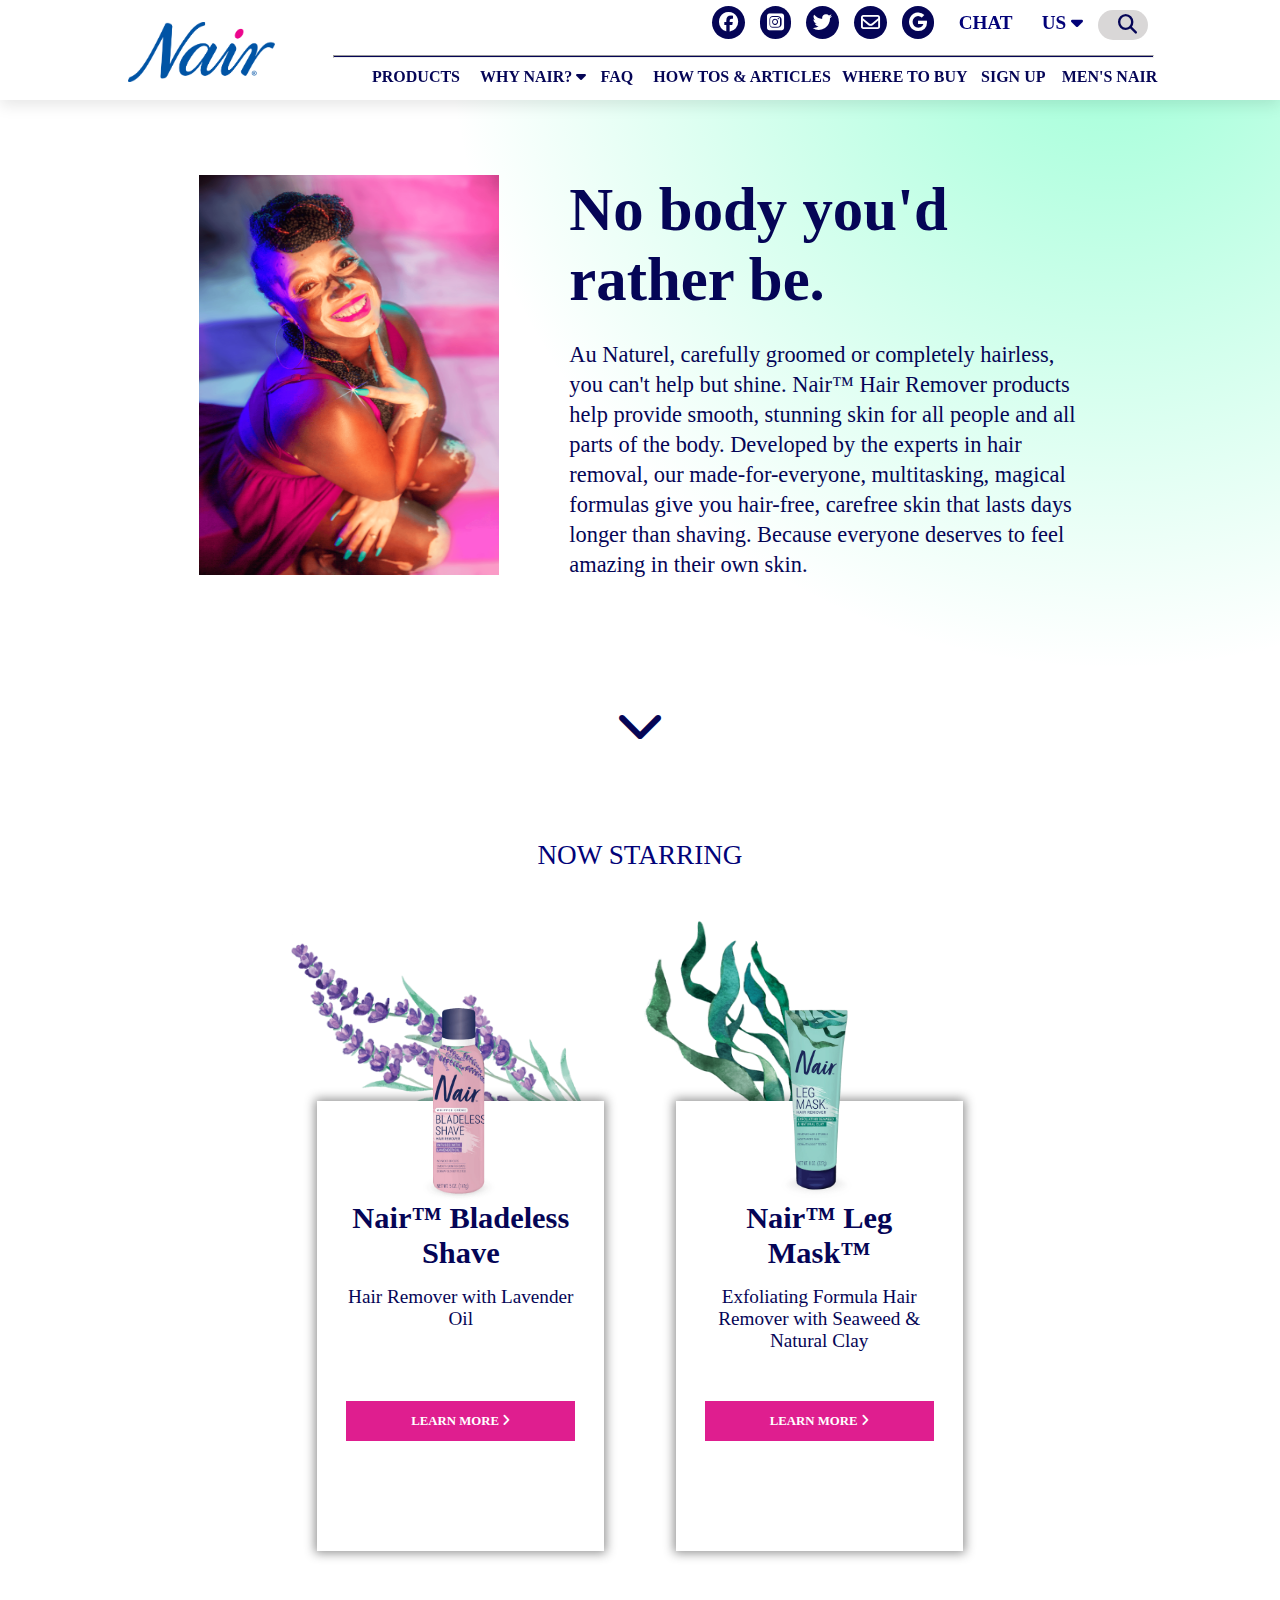
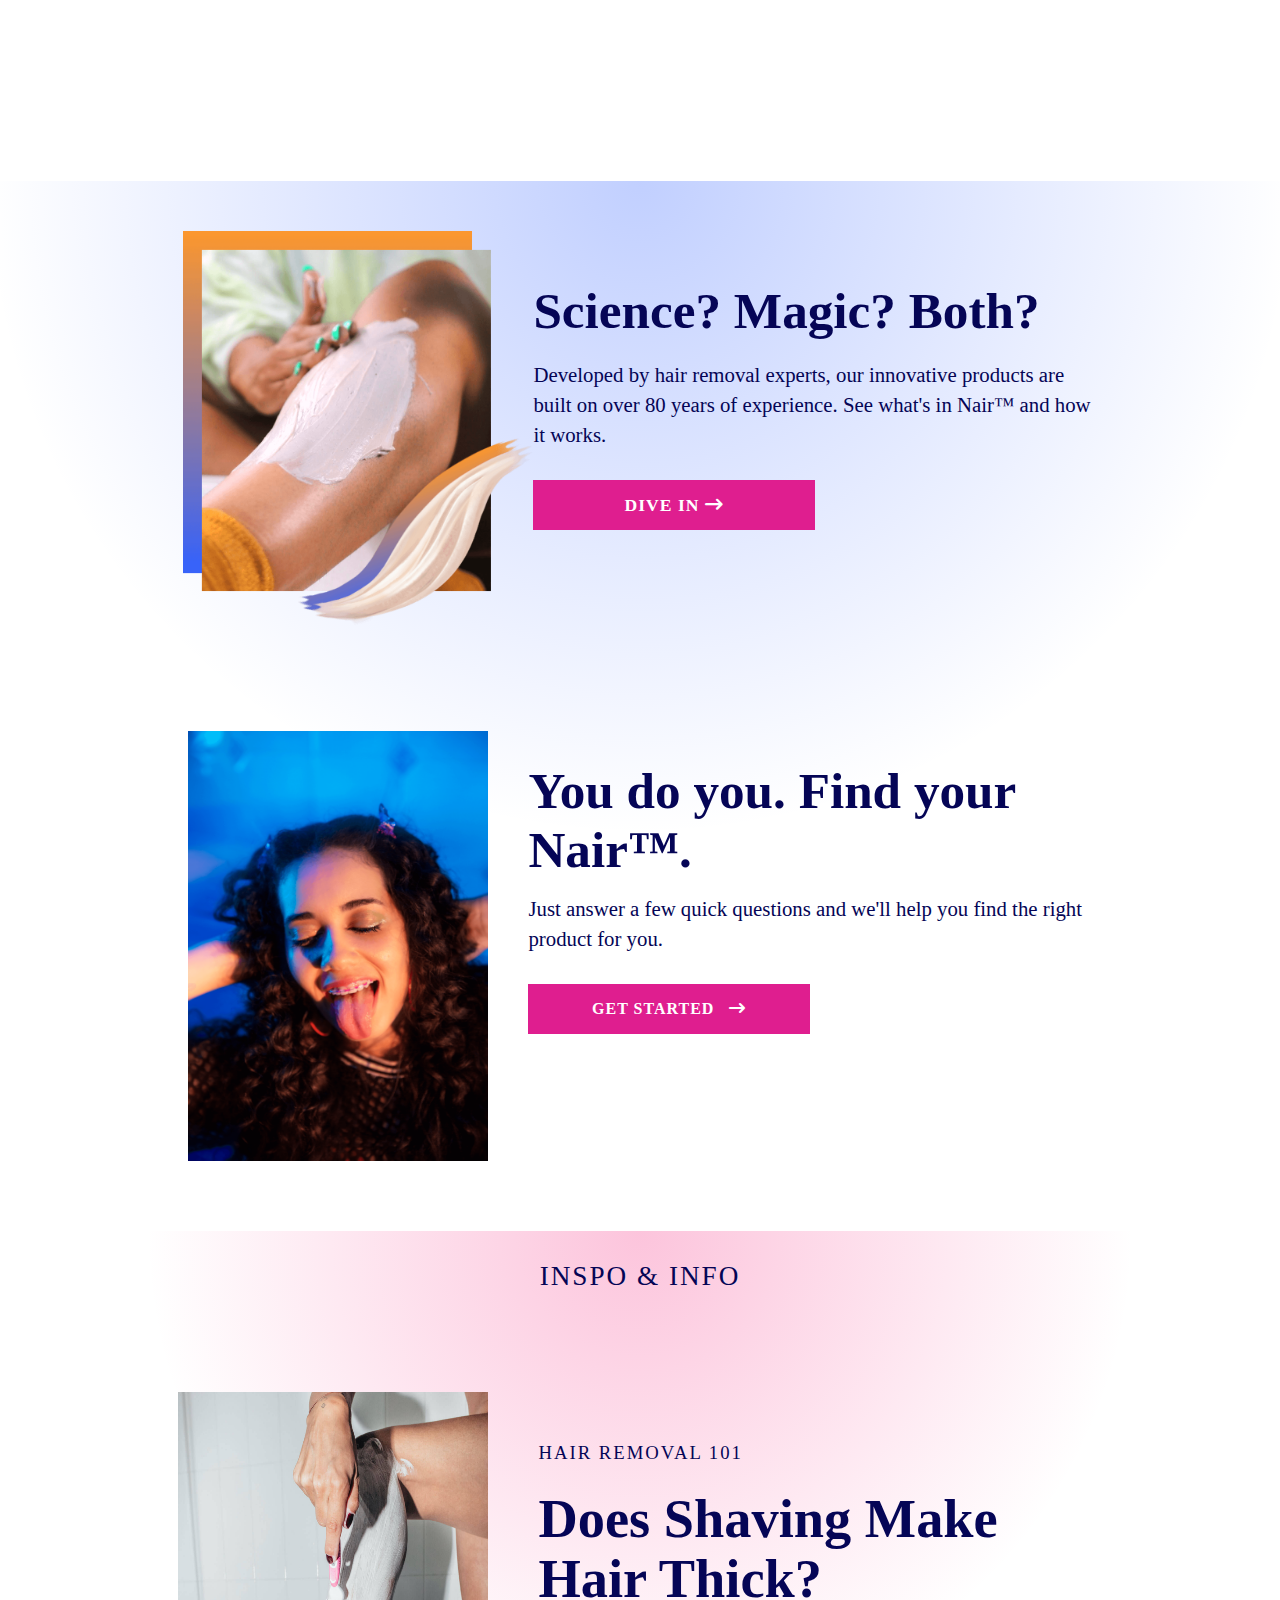
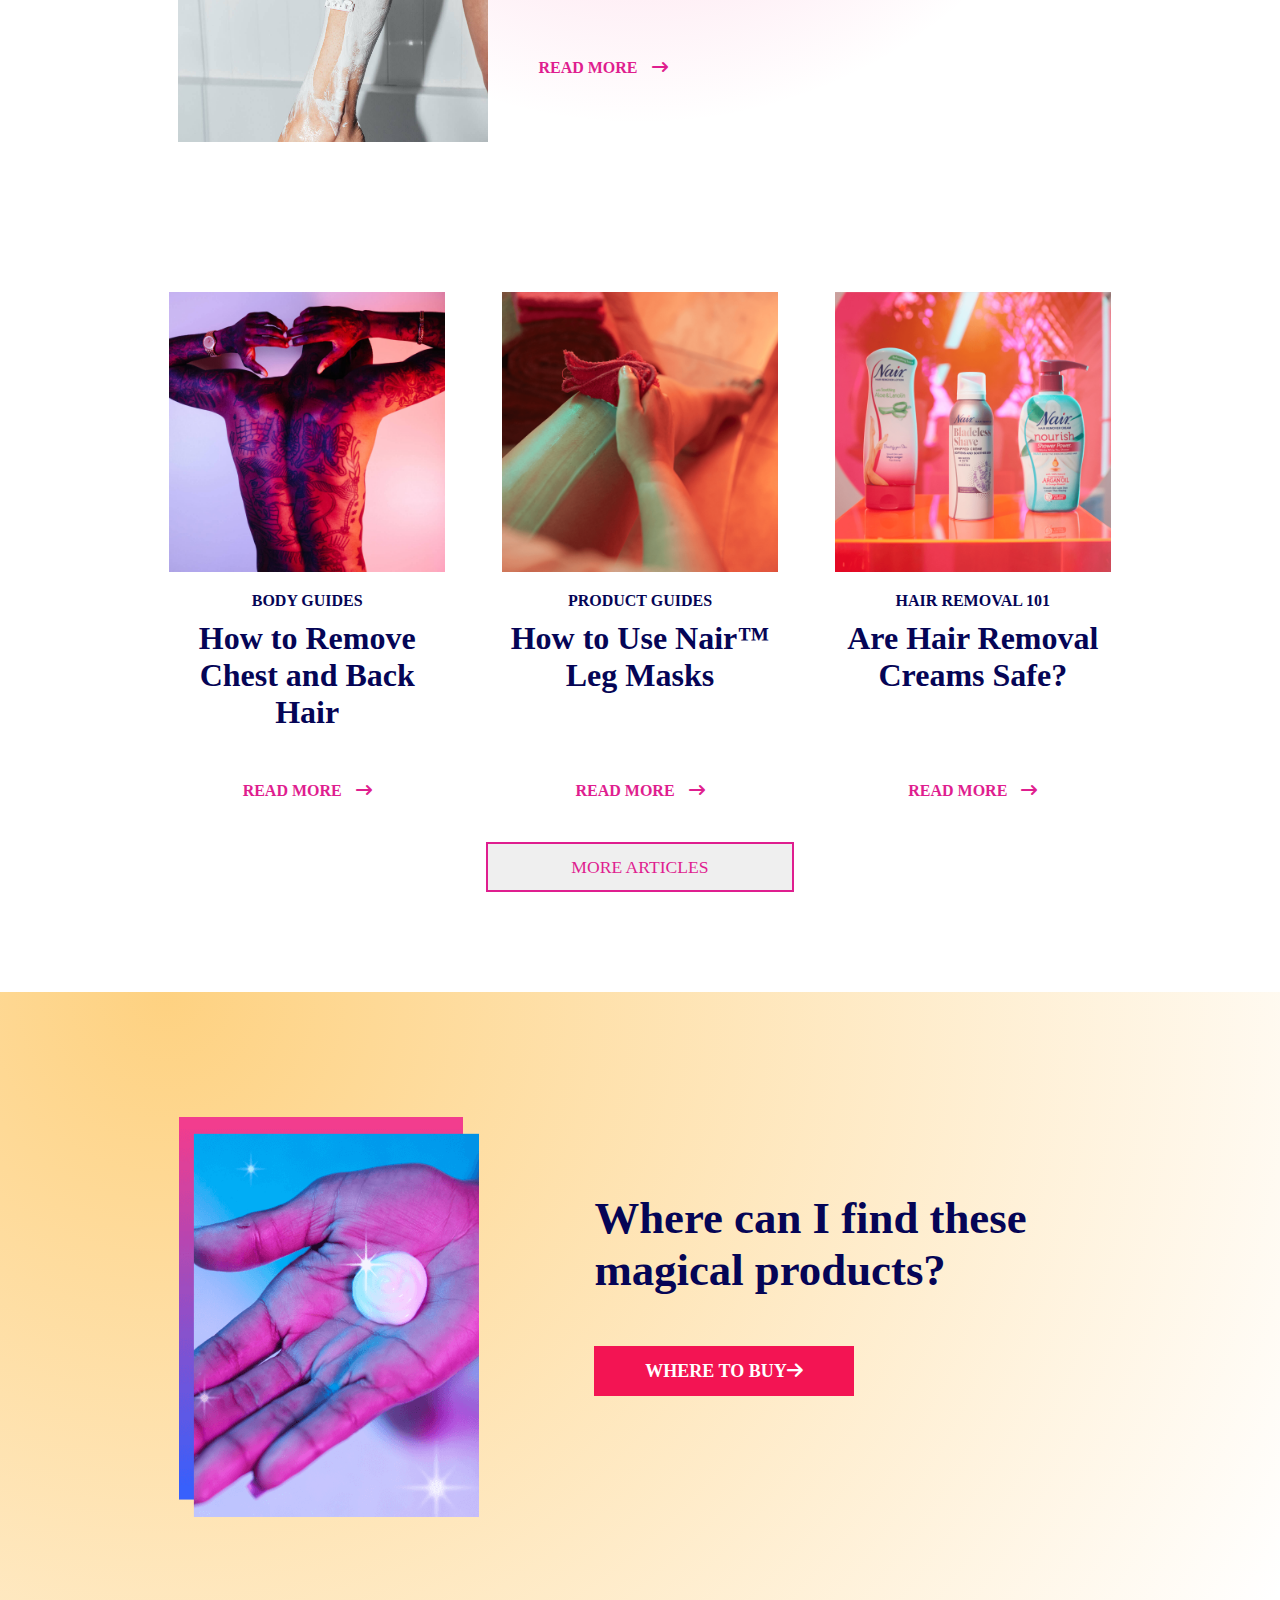
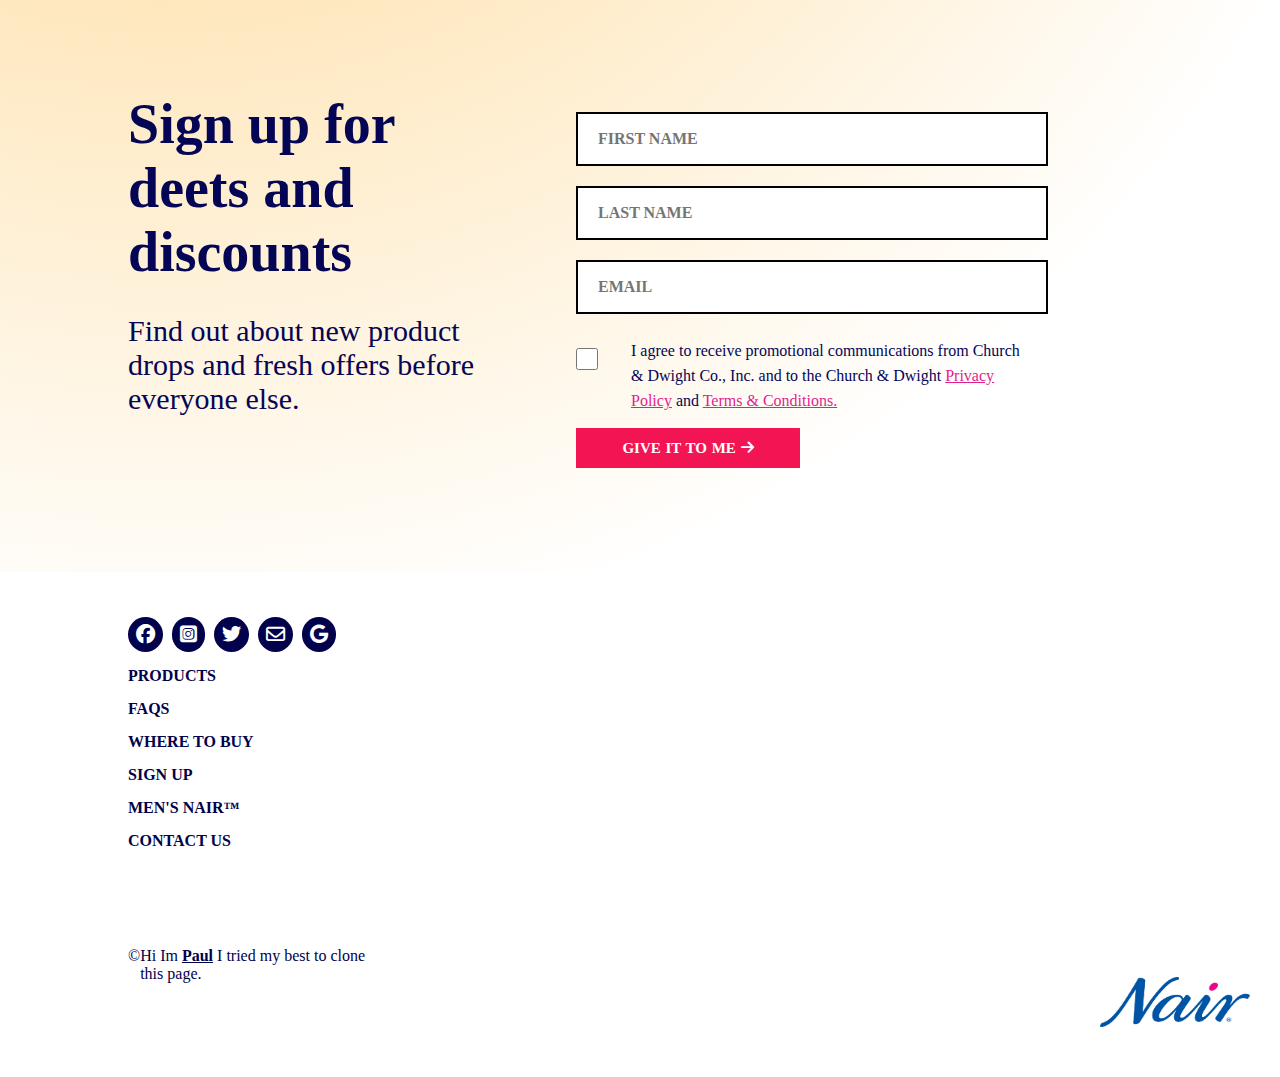
==== commit dca6d3f2: "new index" ====
--- a/index.html
+++ b/index.html
@@ -347,8 +347,10 @@
                 <p>Hi Im <a href="">Paul</a> I tried my best to clone this page.</p>
             </div>
         </div>
-            <div class="footer-right-logo">
-                <a href=""><img src="images/navlogo.png" alt=""></a>
+    </div>
+        <div class="footer-logo-container">
+            <div class="footer-imgcon">
+            <a href=""><img src="images/navlogo.png" alt=""></a>
             </div>
         </div>
         <div class="footer-last"></div>
--- a/style.css
+++ b/style.css
@@ -980,15 +980,19 @@
     font-weight: 600;
     color: rgb(1, 1, 76);
 }
-.footer-right-logo{
-    width: 12%;
+.footer-logo-container{
+    width: 100%;
+    height: auto;
+}
+.footer-imgcon{
+    width: 150px;
     height: 50px;
-    position: relative;
-    margin-top: 350px;
-    margin-left: 400px;
-    transition: 0.3s ease-in-out;
-}
-.footer-right-logo img{
+    position: absolute;
+    right: 0;
+    bottom: 50px;
+    margin-right: 30px;
+}
+.footer-imgcon img{
     width: 100%;
     height: 100%;
 }
--- a/responsive.css
+++ b/responsive.css
@@ -107,18 +107,6 @@
         margin: 50px auto;
         text-align: center;
     }
-    .footer-right-logo{
-        width: 18%;
-        height: 70px;
-        position: relative;
-        margin-top: 350px;
-        margin-left:280px;
-        transition: 0.3s ease-in-out;
-    }
-    .footer-right-logo img{
-        width: 100%;
-        height: 100%;
-    }
 }
 @media screen and (max-width: 1000px) {
     .nav-logo-container{
@@ -311,6 +299,18 @@
         font-weight: 400;
         margin-top: 20px;
         color: rgb(5, 5, 86);
+    }
+    .footer-imgcon{
+        width: 120px;
+        height: 45px;
+        position: absolute;
+        right: 0;
+        bottom: 50px;
+        margin-right: 30px;
+    }
+    .footer-imgcon img{
+        width: 100%;
+        height: 100%;
     }
 }
 @media screen and (max-width: 850px) {
@@ -783,11 +783,6 @@
     .copy-write-con{
         width: 100%;
     }
-    .footer-right-logo{
-        width: 12%;
-        height: 40px;
-        margin-left: 80px;
-    }
 }
 @media screen and (max-width: 580px){
     .resp-navlogo-con{
@@ -974,6 +969,18 @@
     .subcon5-fillup-btn{
         font-size: 1rem;
         height: 50px;
+    }
+    .footer-imgcon{
+        width: 100px;
+        height: 38px;
+        position: absolute;
+        right: 0;
+        bottom: 20px;
+        margin-right: 30px;
+    }
+    .footer-imgcon img{
+        width: 100%;
+        height: 100%;
     }
 }
 @media screen and (max-width: 450px) {
@@ -1199,10 +1206,17 @@
         font-size: 0.9rem;
         height: 50px;
     }
-    .footer-right-logo{
-        width: 13%;
-        height: 30px;
-        margin-left: 50px;
+    .footer-imgcon{
+        width: 80px;
+        height: 28px;
+        position: absolute;
+        right: 0;
+        bottom: 20px;
+        margin-right: 30px;
+    }
+    .footer-imgcon img{
+        width: 100%;
+        height: 100%;
     }
 }
 @media screen and (max-width: 390px) {
@@ -1387,7 +1401,7 @@
         font-size: 0.9rem;
         font-weight: 400;
         margin-top: 15px;
-        line-height: 20px;
+        line-height: 23px;
     }
     .top-deetscon{
         height: auto;
@@ -1467,7 +1481,7 @@
     .fp-deetscon h1{
         font-size: 2.2rem;
         font-size: 900;
-        line-height: 35px;
+        line-height: 40px;
     }
     .fp-deetscon p{
         font-size: 1.1rem;
@@ -1484,12 +1498,15 @@
         width: 80%;
         height: 280px;
     }
+    .inspo-deetscon h3{
+        font-size: 0.8rem;
+    }
     .inspo-deetscon h1{
-        font-size: 1.7rem;
+        font-size: 1.5rem;
         line-height: 30px;
     }
     .inspo-deetscon p{
-        font-size: 0.9rem;
+        font-size: 0.8rem;
     }
     .slider-imgcon{
         width: 70%;
@@ -1525,20 +1542,30 @@
         font-weight: 700;
         font-size: 1.5rem;
         margin-top: 0px;
-        line-height: 25px;
+        line-height: 30px;
     }
     .subcon5-details button{
         font-size: 0.9rem;
     }
+    .input-details{
+        height: 40px;
+    }
+    .terms-condition{
+        font-size: 0.9rem;
+        line-height: 25px;
+    }
+    .footer{
+        margin-top: 120px;
+    }
     .footer-accounts i{
-        font-size: 1rem;
+        font-size: 0.9rem;
         padding: 8px;
     }
     .footer-menu{
         margin-left: 0px;
     }
     .footer-menu ul li{
-        font-size: 1rem;
+        font-size: 0.7rem;
         margin-left: 0px;
     }
 }